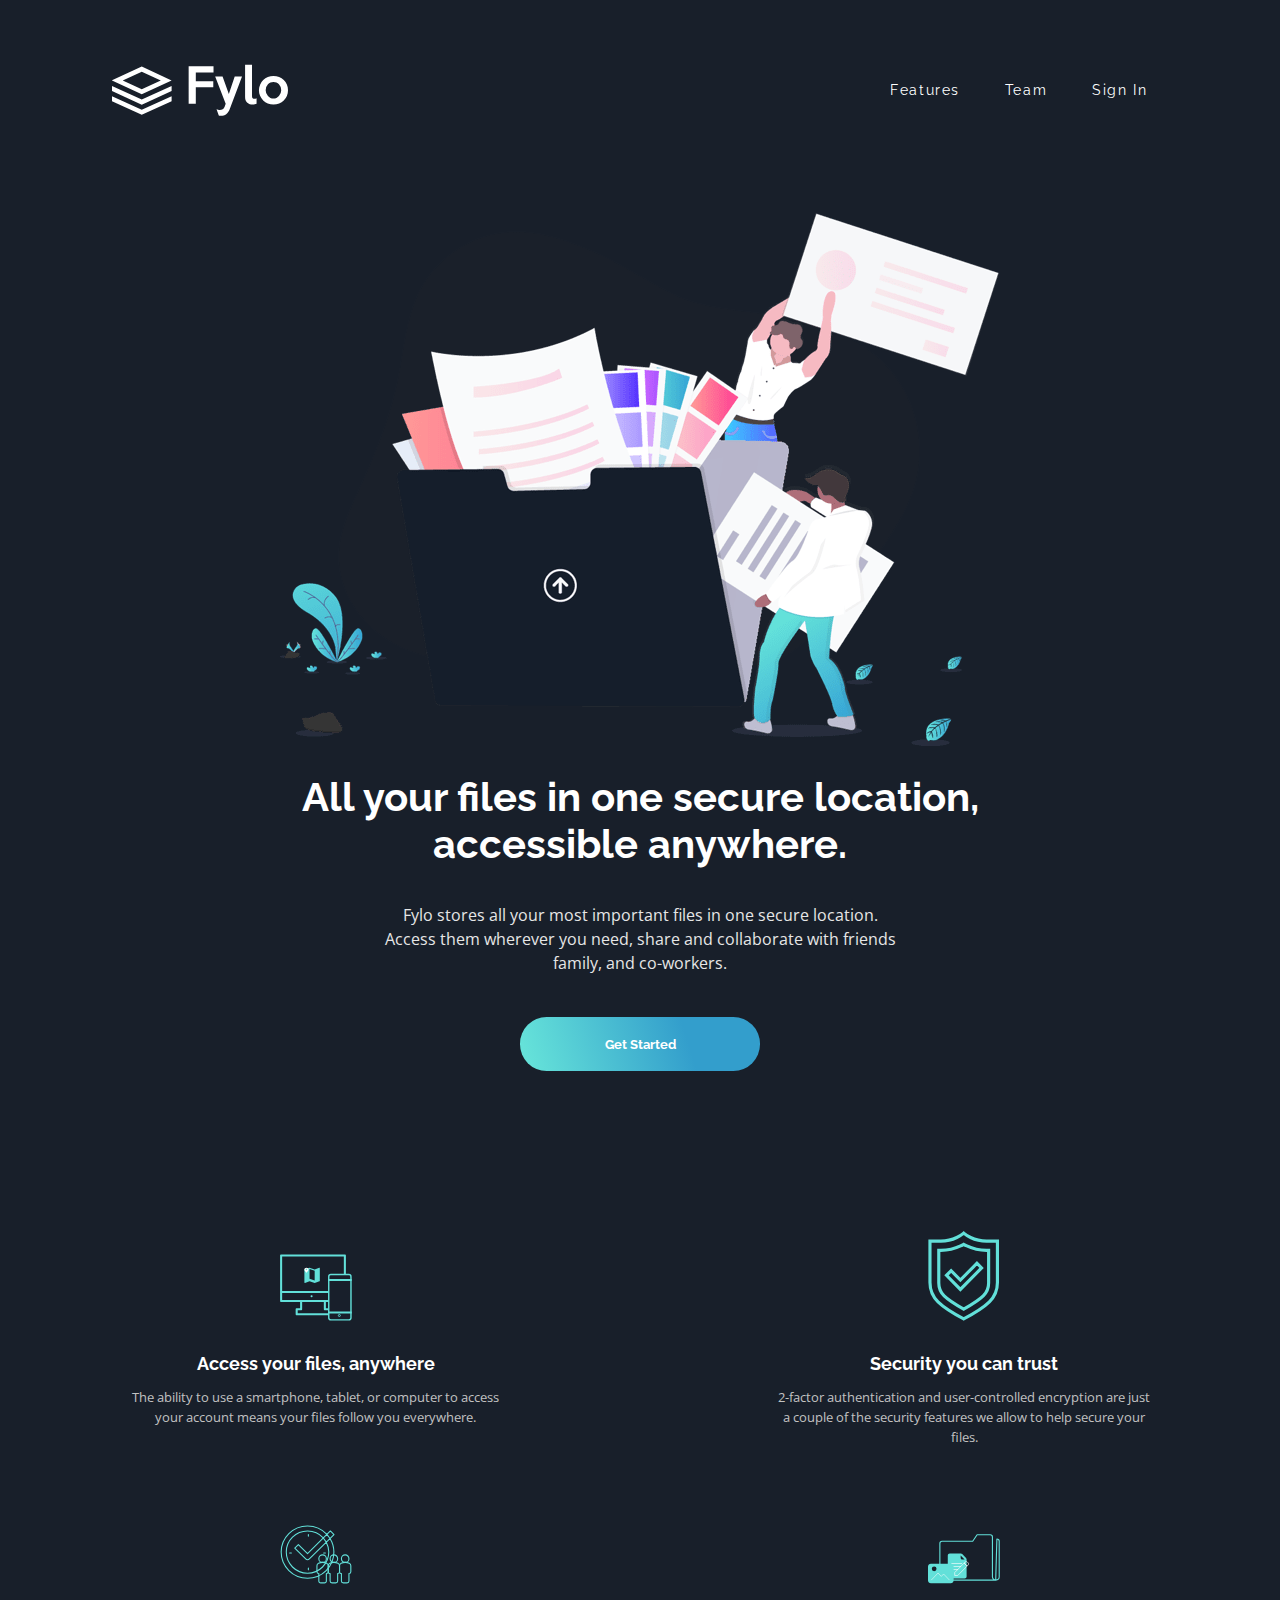
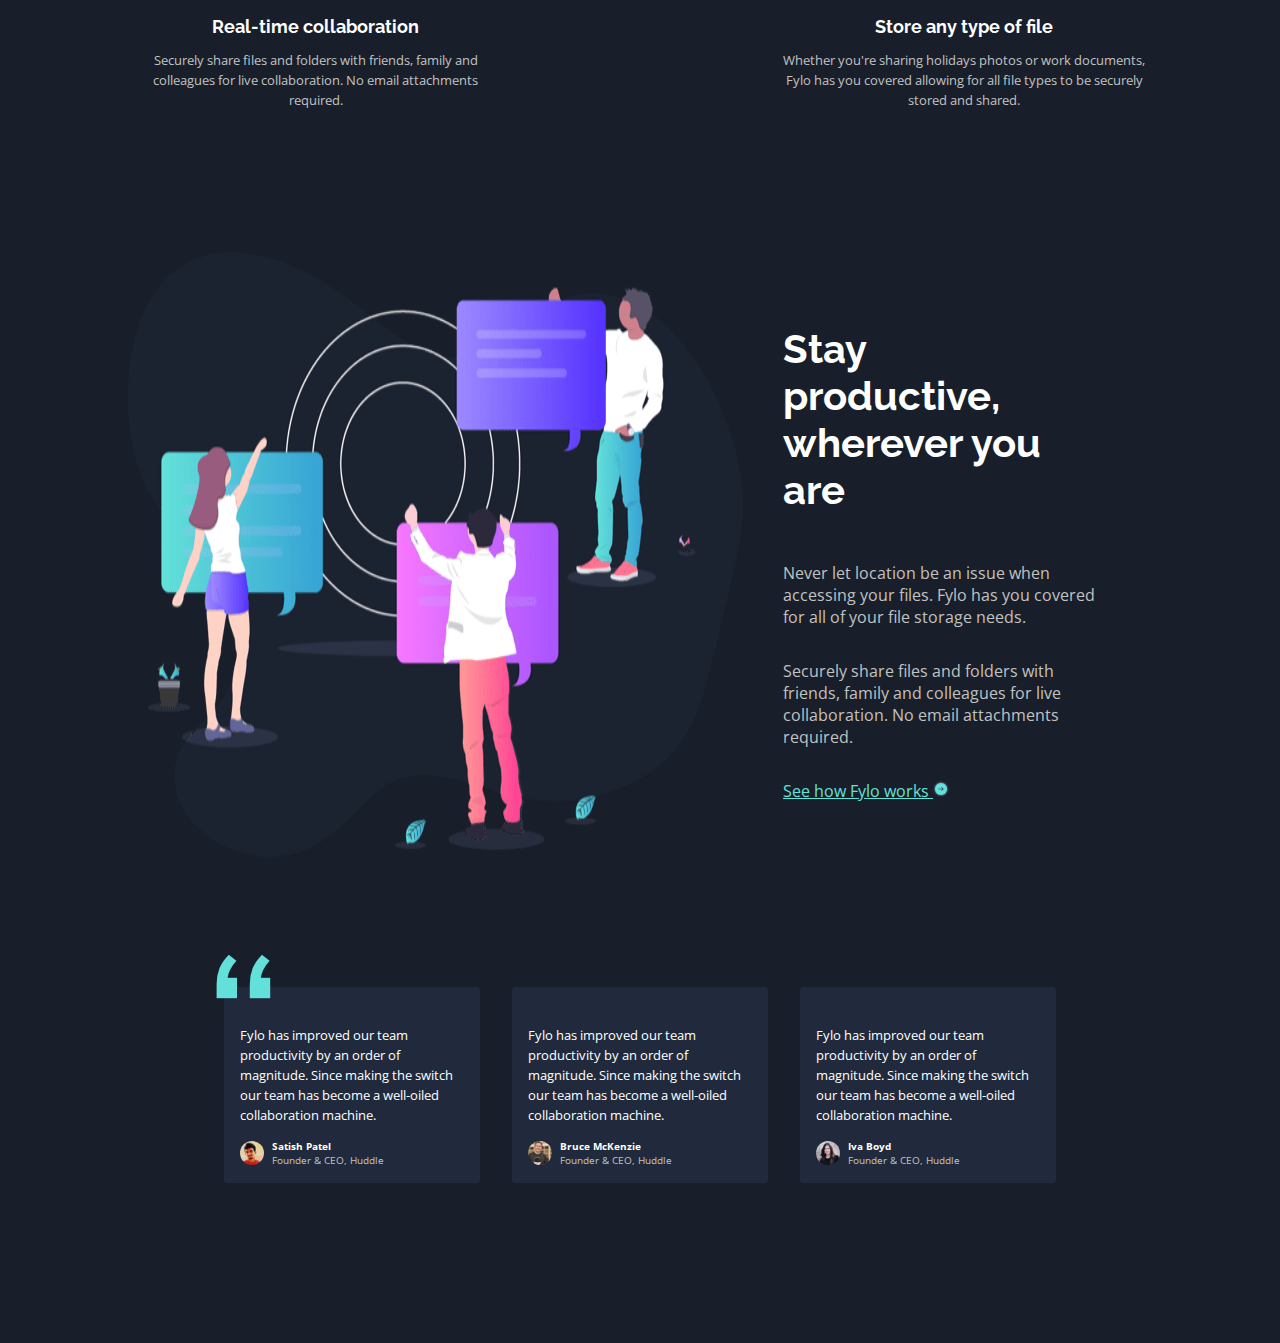
==== index.html @ d29313d8 "improved testimonials" ====
<!DOCTYPE html>
<html lang="en">

<head>
  <meta charset="UTF-8">
  <meta name="viewport" content="width=device-width, initial-scale=1.0">
  <!-- displays site properly based on user's device -->
  <link rel="icon" type="image/png" sizes="32x32" href="./images/favicon-32x32.png">
  <title>Frontend Mentor | Fylo landing page with dark theme and features grid</title>
  <link rel="stylesheet" href="styles.css">
  <link rel="preconnect" href="https://fonts.googleapis.com">
  <link rel="preconnect" href="https://fonts.gstatic.com" crossorigin>
  <link href="https://fonts.googleapis.com/css2?family=Raleway:wght@400;700&display=swap" rel="stylesheet">
  <link rel="preconnect" href="https://fonts.googleapis.com">
  <link rel="preconnect" href="https://fonts.gstatic.com" crossorigin>
  <link href="https://fonts.googleapis.com/css2?family=Open+Sans:wght@400;700&display=swap" rel="stylesheet">
</head>

<body>
  <nav class="TopNavBar">
    <img src="images/logo.svg" alt="logo">
    <div class="Spacer"></div>
    <div>
      <a href="#" class="NavLinks">Features</a>
      <a href="#" class="NavLinks">Team</a>
      <a href="#" class="NavLinks">Sign In</a>
    </div>
  </nav>
  <main class="CentralAlignment ">
    <section class="IntroSection CentralAlignment MainFlow">
      <img src="images/illustration-intro.png" alt="illustration-intro" class="illustrationIntroImg">
      <h1 class="IntroHeading">All your files in one secure location, accessible anywhere.</h1>

      <p class="IntroPara">Fylo stores all your most important files in one secure location. Access them wherever
        you need, share and collaborate with friends family, and co-workers.</p>

      <button class="IntroButton">Get Started</button>
    </section>
    <section class="FeatureSection">
      <div class="FeatureRow">
        <div class="FeatureDiv">
          <img src="images/icon-access-anywhere.svg" alt="icon-access-anywhere" class="FeatureImage">
          <h2 class="FeatureHeader">Access your files, anywhere</h2>
          <p class="FeatureDescription">
            The ability to use a smartphone, tablet, or computer to access your account means your
            files follow you everywhere.
          </p>
        </div>

        <div class="FeatureDiv">
          <img src="images/icon-security.svg" class="FeatureImage">
          <h2 class="FeatureHeader">Security you can trust</h2>
          <p class="FeatureDescription">
            2-factor authentication and user-controlled encryption are just a couple of the security
            features we allow to help secure your files.
          </p>
        </div>
      </div>
      <div class="FeatureRow">
        <div class="FeatureDiv">
          <img src="images/icon-collaboration.svg" class="FeatureImage">
          <h2 class="FeatureHeader">Real-time collaboration</h2>
          <p class="FeatureDescription">
            Securely share files and folders with friends, family and colleagues for live collaboration.
            No email attachments required.
          </p>
        </div>

        <div class="FeatureDiv">
          <img src="images/icon-any-file.svg" class="FeatureImage">
          <h2 class="FeatureHeader">Store any type of file</h2>
          <p class="FeatureDescription">
            Whether you're sharing holidays photos or work documents, Fylo has you covered allowing for all
            file types to be securely stored and shared.
          </p>
        </div>
      </div>
    </section>
    <section class="StayProdSection">
      <img src="images/illustration-stay-productive.png" alt="illustration-stay-productive" class="StayProdPic">
      <div class="StayProdRow">
        <h2 class="StayProdHeader">Stay productive, wherever you are</h2>

        <p class="StayProdText">
          Never let location be an issue when accessing your files. Fylo has you covered for all of your file
          storage needs.
        </p>

        <p class="StayProdText">
          Securely share files and folders with friends, family and colleagues for live collaboration. No email
          attachments required.
        </p>

        <p class="StayProdText" id="SeeHowFyloWorks">
          <a href="#">See how Fylo works <img src="images/icon-arrow.svg"></a>
        </p>
      </div>
    </section>
    <section class="TestimonialsSection">
      <img src="images\bg-quotes.png" class="Quotes">
      <section class="Testimonials">
        <div class="TestimonialCard">
          <p class="TestimonialText">Fylo has improved our team productivity by an order of magnitude. Since making the
            switch our team has
            become a well-oiled collaboration machine.</p>
          <div class="TestimonialAttr">
            <img src="images/profile-1.jpg" alt="profile" class="TestimonialImg">
            <div class="Author">
              <p class="Name">Satish Patel</p>
              <p class="Designation">Founder & CEO, Huddle</p>
            </div>
          </div>
        </div>
        <div class="TestimonialCard">
          <p class="TestimonialText">Fylo has improved our team productivity by an order of magnitude. Since making the
            switch our team has
            become a well-oiled collaboration machine.</p>
          <div class="TestimonialAttr">
            <img src="images/profile-2.jpg" alt="profile" class="TestimonialImg">
            <div class="Author">
              <p class="Name">Bruce McKenzie</p>
              <p class="Designation">Founder & CEO, Huddle</p>
            </div>
          </div>
        </div>
        <div class="TestimonialCard">
          <p class="TestimonialText">Fylo has improved our team productivity by an order of magnitude. Since making the
            switch our team has
            become a well-oiled collaboration machine.</p>
          <div class="TestimonialAttr">
            <img src="images/profile-3.jpg" alt="profile" class="TestimonialImg">
            <div class="Author">
              <p class="Name">Iva Boyd</p>
              <p class="Designation">Founder & CEO, Huddle</p>
            </div>
          </div>
        </div>
      </section>
    </section>
  </main>
  <!--
  <section>
    <h2>Get early access today</h2>

    <p>It only takes a minute to sign up and our free starter tier is extremely generous. If you have any
      questions, our support team would be happy to help you.</p>

    <button>Get Started For Free</button>
  </section>

  <footer>
    <div><img src="images/logo.svg" alt="logo">
      <img src="images/icon-location.svg">
      <p>Lorem ipsum dolor sit amet, consectetur adipiscing elit, sed do eiusmod tempor incididunt ut labore et
        dolore magna aliqua
      </p>
    </div>
    <div>
      <img src="images/icon-phone.svg">
      <p>+1-543-123-4567</p>
      <img src="images/icon-email.svg">
      <p>example@fylo.com</p>
    </div>
    <div>
      <p>About Us</p>
      <p>Jobs</p>
      <p>Press</p>
      <p>Blog</p>
    </div>

    <div>
      <p>Contact Us</p>
      <p>Terms</p>
      <p>Privacy</p>
    </div>
    <div>
      <img src="images/facebook-white-icon.png">
      <img src="images/twitter-icon-white.png">
      <img src="images/instagram-icon-white.png">
    </div>
  </footer>-->

  <!-- <footer>
    <p class="attribution">
      Challenge by <a href="https://www.frontendmentor.io?ref=challenge" target="_blank">Frontend Mentor</a>.
      Coded by <a href="https://github.com/rohan843" target="_blank">Rohan Sharma</a>.
    </p>
  </footer> -->
</body>

</html>
---- styles.css ----
.attribution {
    font-size : 11px;
    text-align: center;
}

.attribution a {
    color: hsl(227, 39%, 47%);
}

body {
    /* background-color: hsl(217, 28%, 15%); */
    background-color: hsl(218, 28%, 13%);
    margin          : 0;
}

.Spacer {
    flex-grow: 1;
}

.TopNavBar {
    margin       : 2rem 7rem;
    padding-top  : 2rem;
    display      : flex;
    align-items  : center;
    margin-bottom: 6rem;
}

.NavLinks {
    font-family    : 'Raleway', sans-serif;
    color          : hsl(0, 0%, 100%);
    font-weight    : 400;
    font-size      : 0.85rem;
    letter-spacing : 0.12em;
    margin-left    : 1.5em;
    margin-right   : 1.5em;
    text-decoration: none;
}

/* .NavLinks:hover{
    text-decoration: solid white underline;
    transform: translateY(0.25em);
    box-shadow: 0 0.5em 0.5em -0.4em #ffffff;
} */

.MainFlow {
    padding-left : 20rem;
    padding-right: 20rem;
}

.CentralAlignment {
    display       : flex;
    flex-direction: column;
    align-items   : center;
}

/* FIXME: Correct the background curved svg */
.IntroSection {
    /* background: URl("images\\bg-curvy-desktop.svg");
    background-repeat: no-repeat;
    background-position-x: center; */
    margin-bottom: 5em;
}

.IllustrationIntroImg {
    height: 27rem;
}

.IntroHeading {
    color        : hsl(0, 0%, 100%);
    font-family  : "raleway";
    font-weight  : 700;
    font-size    : 2.5rem;
    text-align   : center;
    margin-bottom: 0.5em;
}

.IntroPara {
    color      : hsl(0, 0%, 90%);
    font-family: 'Open Sans', sans-serif;
    font-weight: 400;
    text-align : center;
    width      : 32em;
    line-height: 1.5em;
}

.IntroButton {
    /* background-color: hsl(176, 68%, 64%); */
    background   : rgb(51, 158, 204);
    background   : linear-gradient(253deg, rgba(51, 158, 204, 1) 31%, rgba(101, 226, 217, 1) 96%);
    border       : none;
    font-family  : Raleway, sans-serif;
    font-weight  : 700;
    color        : hsl(0, 0%, 100%);
    /* font-size : ; */
    border-radius: 2em;
    width        : 18em;
    height       : 4em;
    margin-top   : 2em;
    cursor       : pointer;
}

.FeatureSection {
    display       : flex;
    flex-direction: column;
    margin-top    : 5em;
    margin-bottom : 2em;
}

.FeatureRow {
    display        : flex;
    align-items    : baseline;
    justify-content: space-between;
}

.FeatureDiv {
    display       : flex;
    flex-direction: column;
    align-items   : center;
    color         : hsl(0, 0%, 100%);
    text-align    : center;
    margin-left   : 8.5em;
    margin-right  : 8.5em;
}

.FeatureDiv:nth-of-type(1) {
    margin-bottom: 4em;
}

.FeatureDiv:nth-of-type(2) {
    margin-bottom: 4em;
}

.FeatureHeader {
    font-family  : Raleway, sans-serif;
    font-size    : 1.15rem;
    font-weight  : 700;
    margin-top   : 1.7em;
    margin-bottom: 0em;
}

.FeatureDescription {
    font-family: "Open Sans", sans-serif;
    font-size  : 0.84rem;
    line-height: 1.5;
    width      : 28em;
    color      : hsl(0, 0%, 76%);
}

.FeatureImage {
    width: 4.5em;
}

.StayProdSection {
    display: flex;
    width  : 80%;
    margin : 2em auto;
}

.StayProdRow {
    display        : flex;
    flex-direction : column;
    justify-content: center;
    margin         : 2.5em;
}

.StayProdHeader {
    color      : hsl(0, 0%, 100%);
    font-family: "Raleway", sans-serif;
    font-size  : 2.5em;
    width      : 80%;
}

.StayProdText {
    color      : hsl(0, 0%, 76%);
    font-family: "Open Sans", sans-serif;
}

#SeeHowFyloWorks a,
#SeeHowFyloWorks a:link,
#SeeHowFyloWorks a:visited {
    color: hsl(176, 68%, 64%);
}

.StayProdImg {
    /* width: 50%; */
    /* flex-grow: 1; */
}

.TestimonialsSection {
    /* display: flex; */
}

.Quotes {
    position: relative;
    top     : 4em;
    left    : 13.5em;
}

.Testimonials {
    display      : flex;
    margin-top   : 3em;
    margin-bottom: 10em;
    margin-left  : 13rem;
    margin-right : 13rem;
}

.TestimonialText {
    color      : hsl(0, 0%, 100%);
    font-family: "Open Sans", sans-serif;
    font-size  : 0.84rem;
    line-height: 1.5;
}

.TestimonialCard {
    display         : flex;
    flex-direction  : column;
    padding-top     : 1.5em;
    padding-left    : 1em;
    padding-right   : 1em;
    padding-bottom  : 1em;
    background-color: hsl(219, 30%, 18%);
    border-radius   : 0.2em;
    margin          : auto 1em;
    width           : 35%;
}

.TestimonialAttr {
    display    : flex;
    align-items: center;
}

.TestimonialImg {
    width        : 1.5em;
    height       : 1.5em;
    border-radius: 100%;
}

.Author {
    display       : flex;
    flex-direction: column;
    color         : hsl(0, 0%, 100%);
    font-family   : "Open Sans", sans-serif;
    padding-left  : 0.5rem;
}

.Author .Name {
    font-weight: 700;
    font-size  : 0.65em;
}

.Author .Designation {
    color    : hsl(0, 0%, 76%);
    font-size: 0.65em;
}

.Author .Name,
.Author .Designation {
    margin-top   : 0;
    margin-bottom: 0;
}
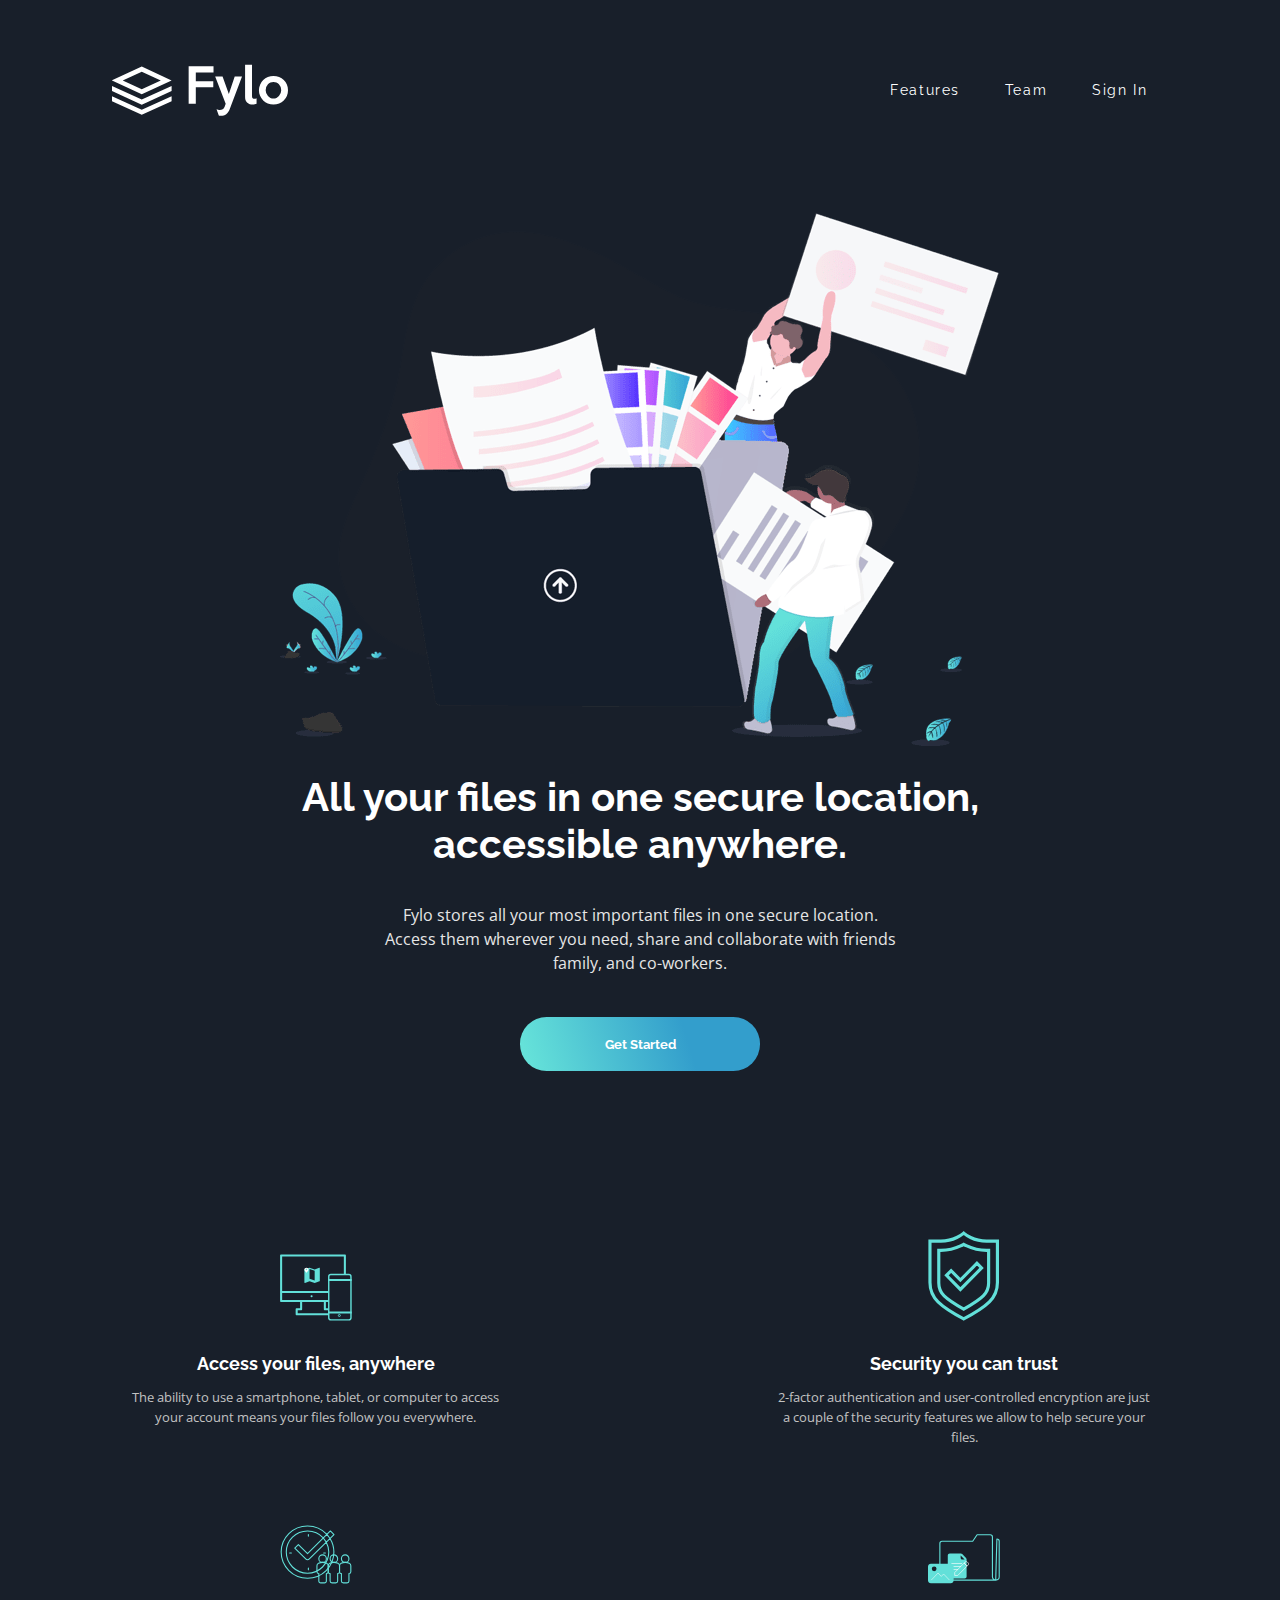
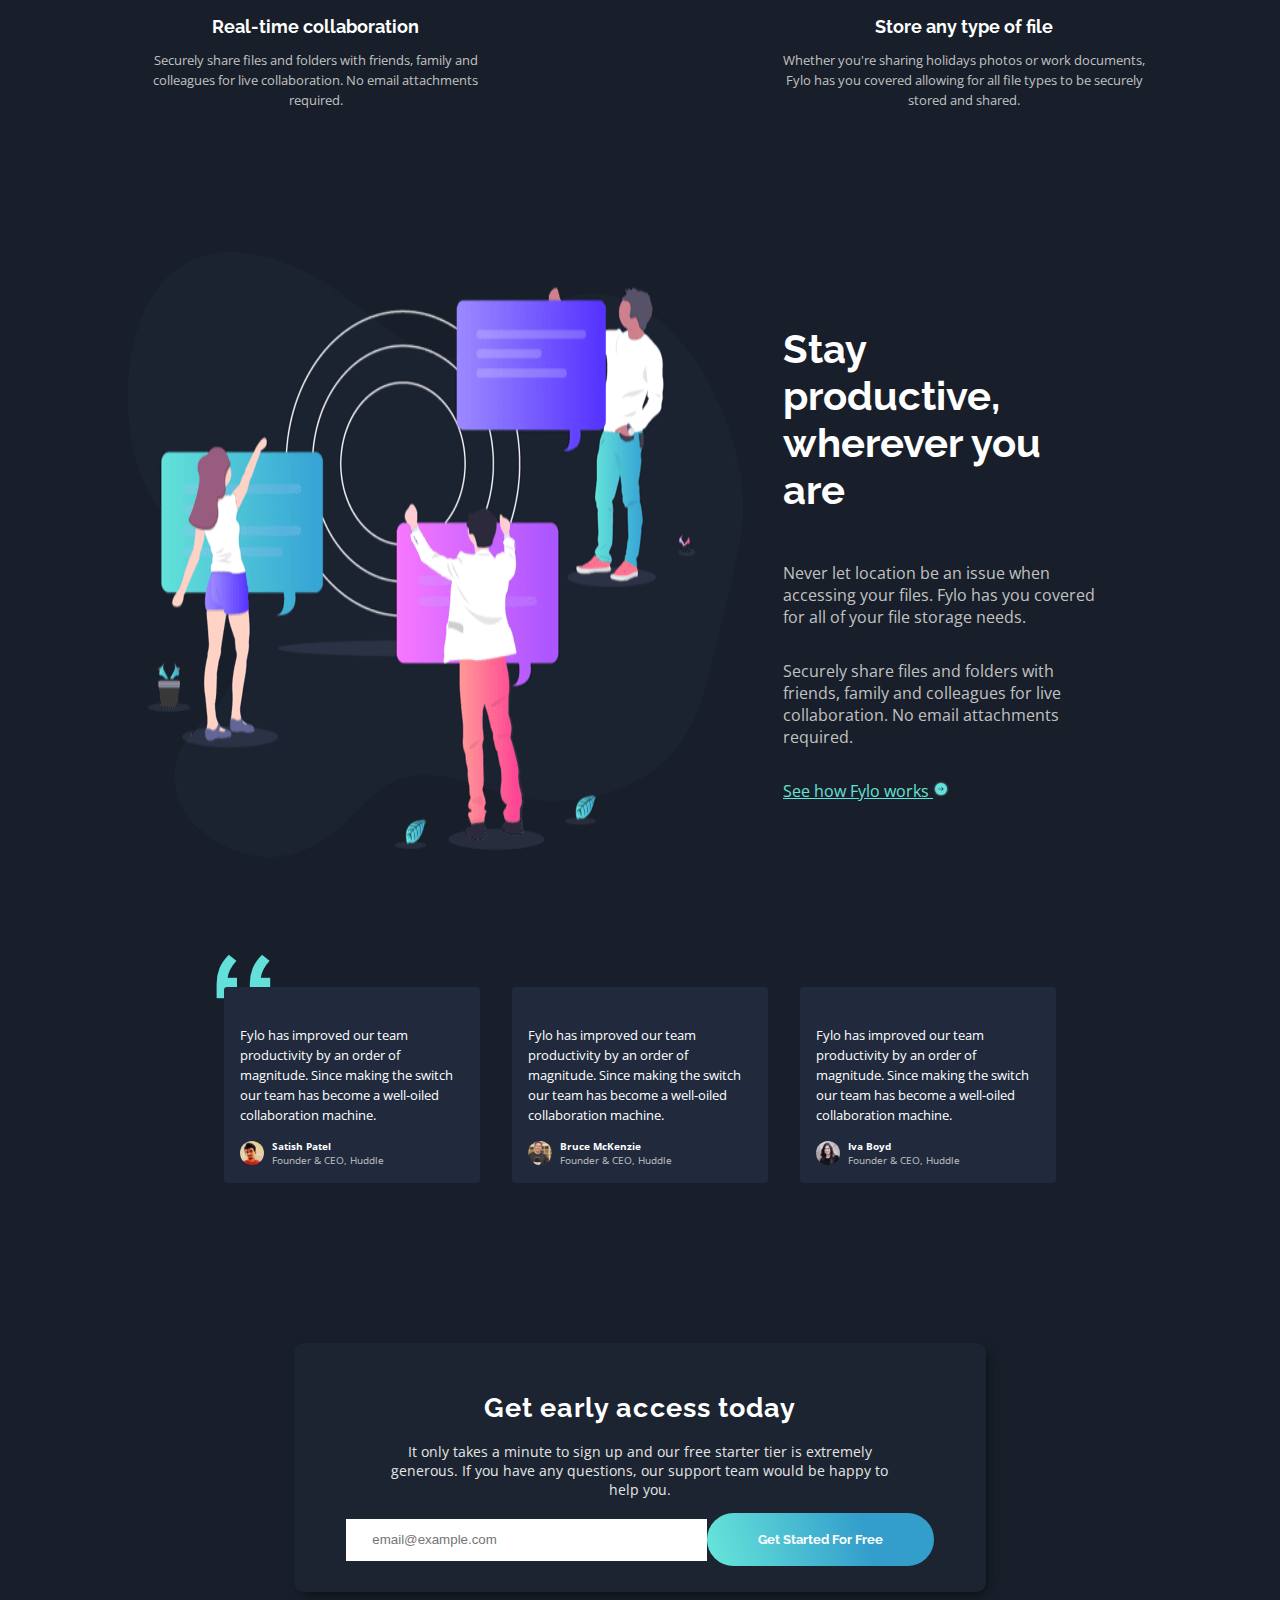
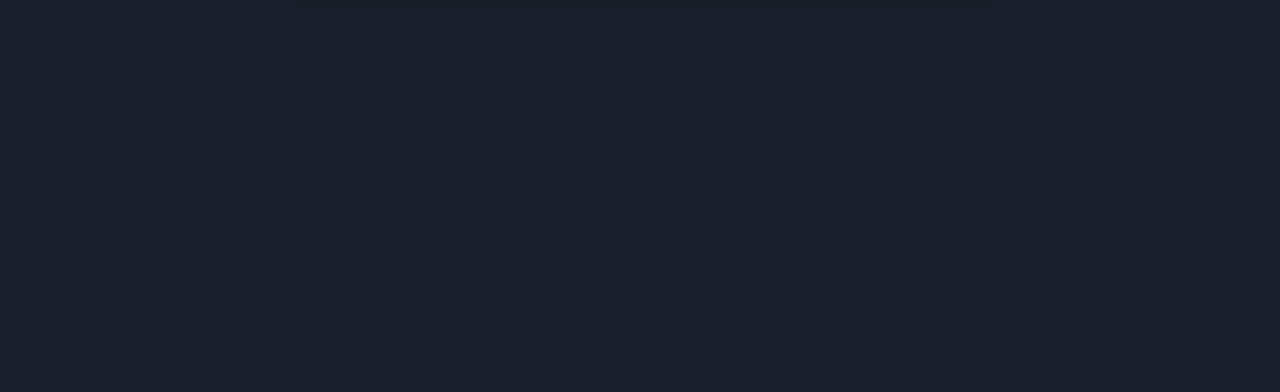
==== commit f5b977d1: "added early access card" ====
--- a/index.html
+++ b/index.html
@@ -137,17 +137,19 @@
         </div>
       </section>
     </section>
+    <section class="EarlyAccessCard">
+      <h2 class="EarlyAccessHeader">Get early access today</h2>
+
+      <p class="EarlyAccessText">It only takes a minute to sign up and our free starter tier is extremely generous. If you have any
+        questions, our support team would be happy to help you.</p>
+      <form action="#" class="EarlyAccessForm">
+        <input type="email" name="UserEmail" class="EarlyAccessEmailInput" placeholder="email@example.com">
+        <button class="IntroButton EarlyAccessButton">Get Started For Free</button>
+      </form>
+    </section>
   </main>
   <!--
-  <section>
-    <h2>Get early access today</h2>
-
-    <p>It only takes a minute to sign up and our free starter tier is extremely generous. If you have any
-      questions, our support team would be happy to help you.</p>
-
-    <button>Get Started For Free</button>
-  </section>
-
+    
   <footer>
     <div><img src="images/logo.svg" alt="logo">
       <img src="images/icon-location.svg">
--- a/styles.css
+++ b/styles.css
@@ -222,6 +222,7 @@
     border-radius   : 0.2em;
     margin          : auto 1em;
     width           : 35%;
+    z-index         : 1;
 }
 
 .TestimonialAttr {
@@ -257,4 +258,54 @@
 .Author .Designation {
     margin-top   : 0;
     margin-bottom: 0;
+}
+
+.EarlyAccessCard {
+    box-shadow           : 4px 5px 14px -5px rgba(0, 0, 0, 0.74);
+    -webkit-box-shadow   : 4px 5px 14px -5px rgba(0, 0, 0, 0.74);
+    -moz-box-shadow      : 4px 5px 14px -5px rgba(0, 0, 0, 0.74);
+    /* text-align        : center; */
+    border-radius        : 0.6em;
+    display              : flex;
+    flex-direction       : column;
+    align-items          : center;
+    background-color     : hsl(217, 28%, 15%);
+    width                : 46%;
+    margin-bottom        : 400px;
+    padding              : 2% 4%;
+}
+
+.EarlyAccessHeader {
+    font-family   : Raleway, sans-serif;
+    color         : hsl(0, 0%, 100%);
+    letter-spacing: 0.04em;
+    font-size     : 1.7rem;
+    margin-bottom : 0.2em;
+}
+
+.EarlyAccessText {
+    color      : hsl(0, 0%, 90%);
+    font-family: "Open Sans", sans-serif;
+    text-align : center;
+    width      : 90%;
+    font-size  : 0.85rem;
+}
+
+.EarlyAccessForm {
+    display        : flex;
+    width          : 100%;
+    justify-content: space-between;
+    align-items    : baseline;
+}
+
+.EarlyAccessEmailInput {
+    background-color   : hsl(0, 0%, 100%);
+    width              : 60%;
+    border             : none;
+    padding            : 1em 0 1em 2em;
+    /* border-radius   : 10%; */
+}
+
+.EarlyAccessButton {
+    margin-top: 0;
 }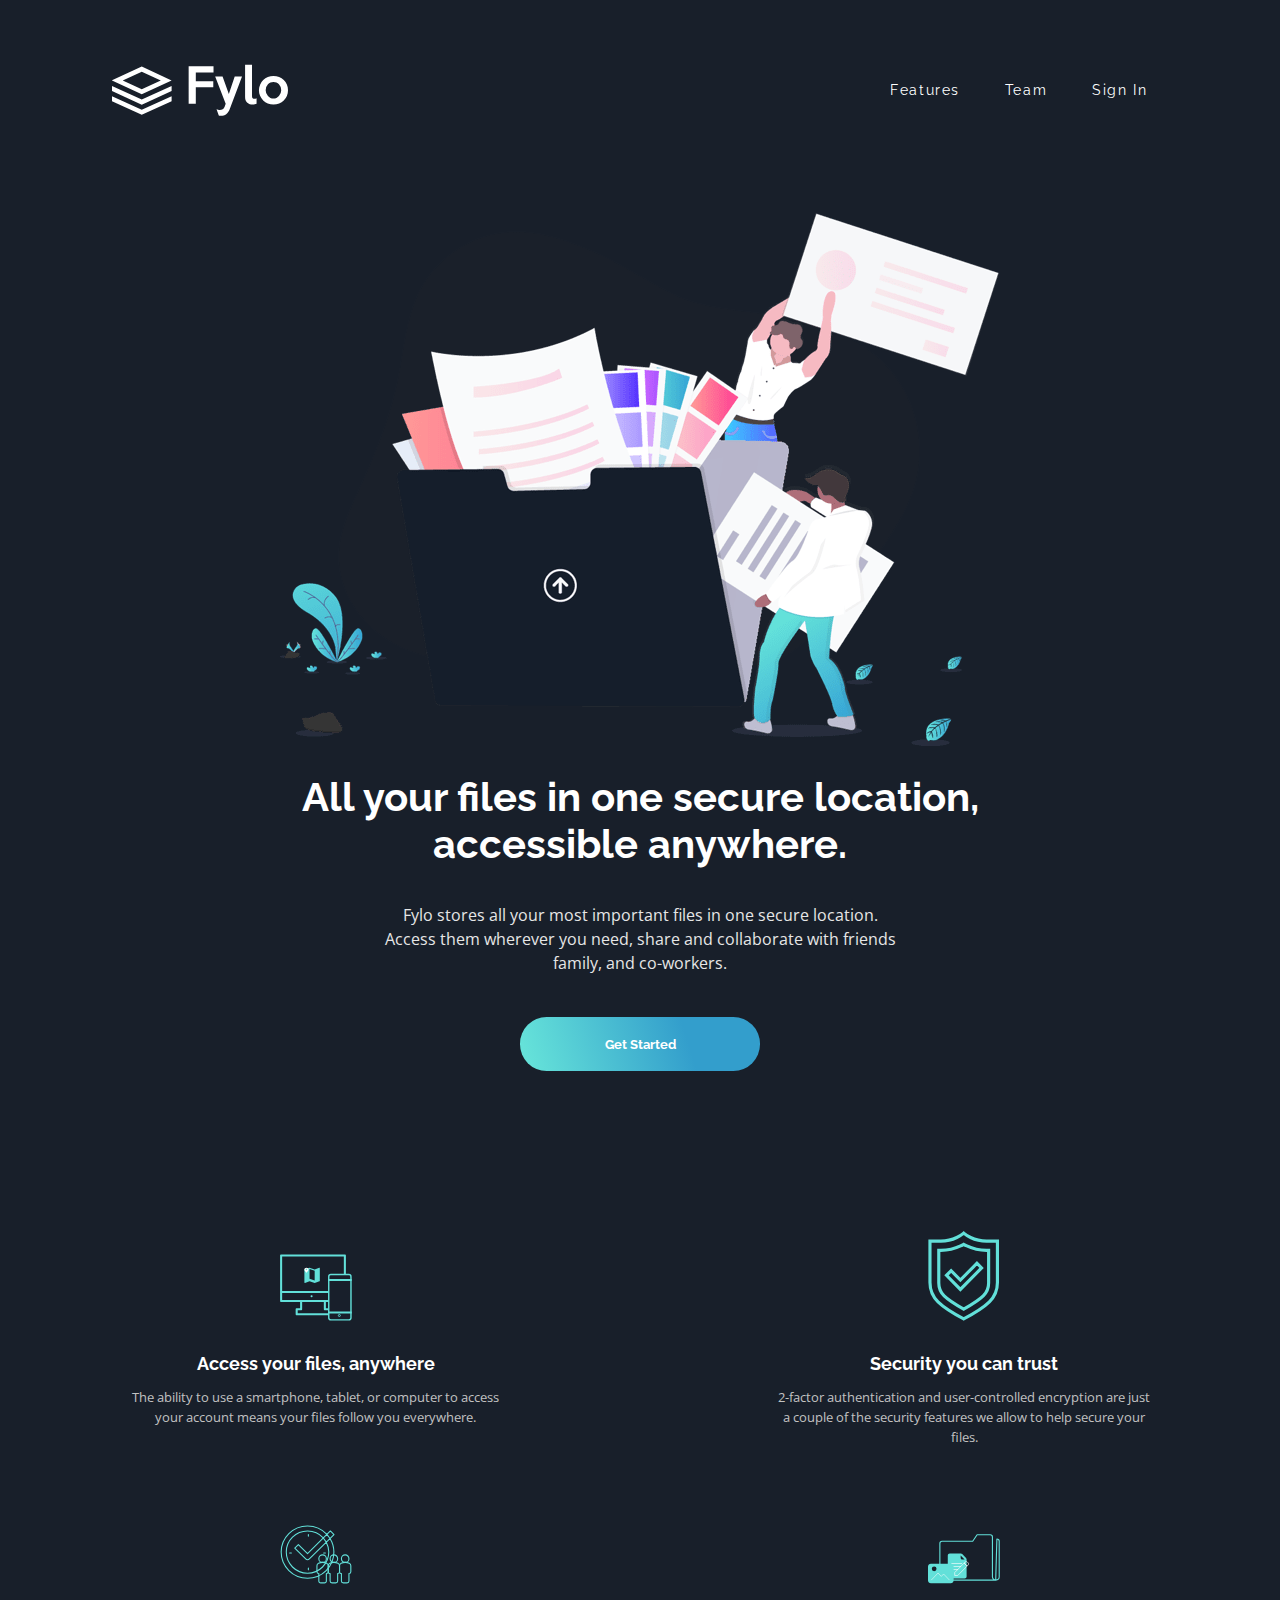
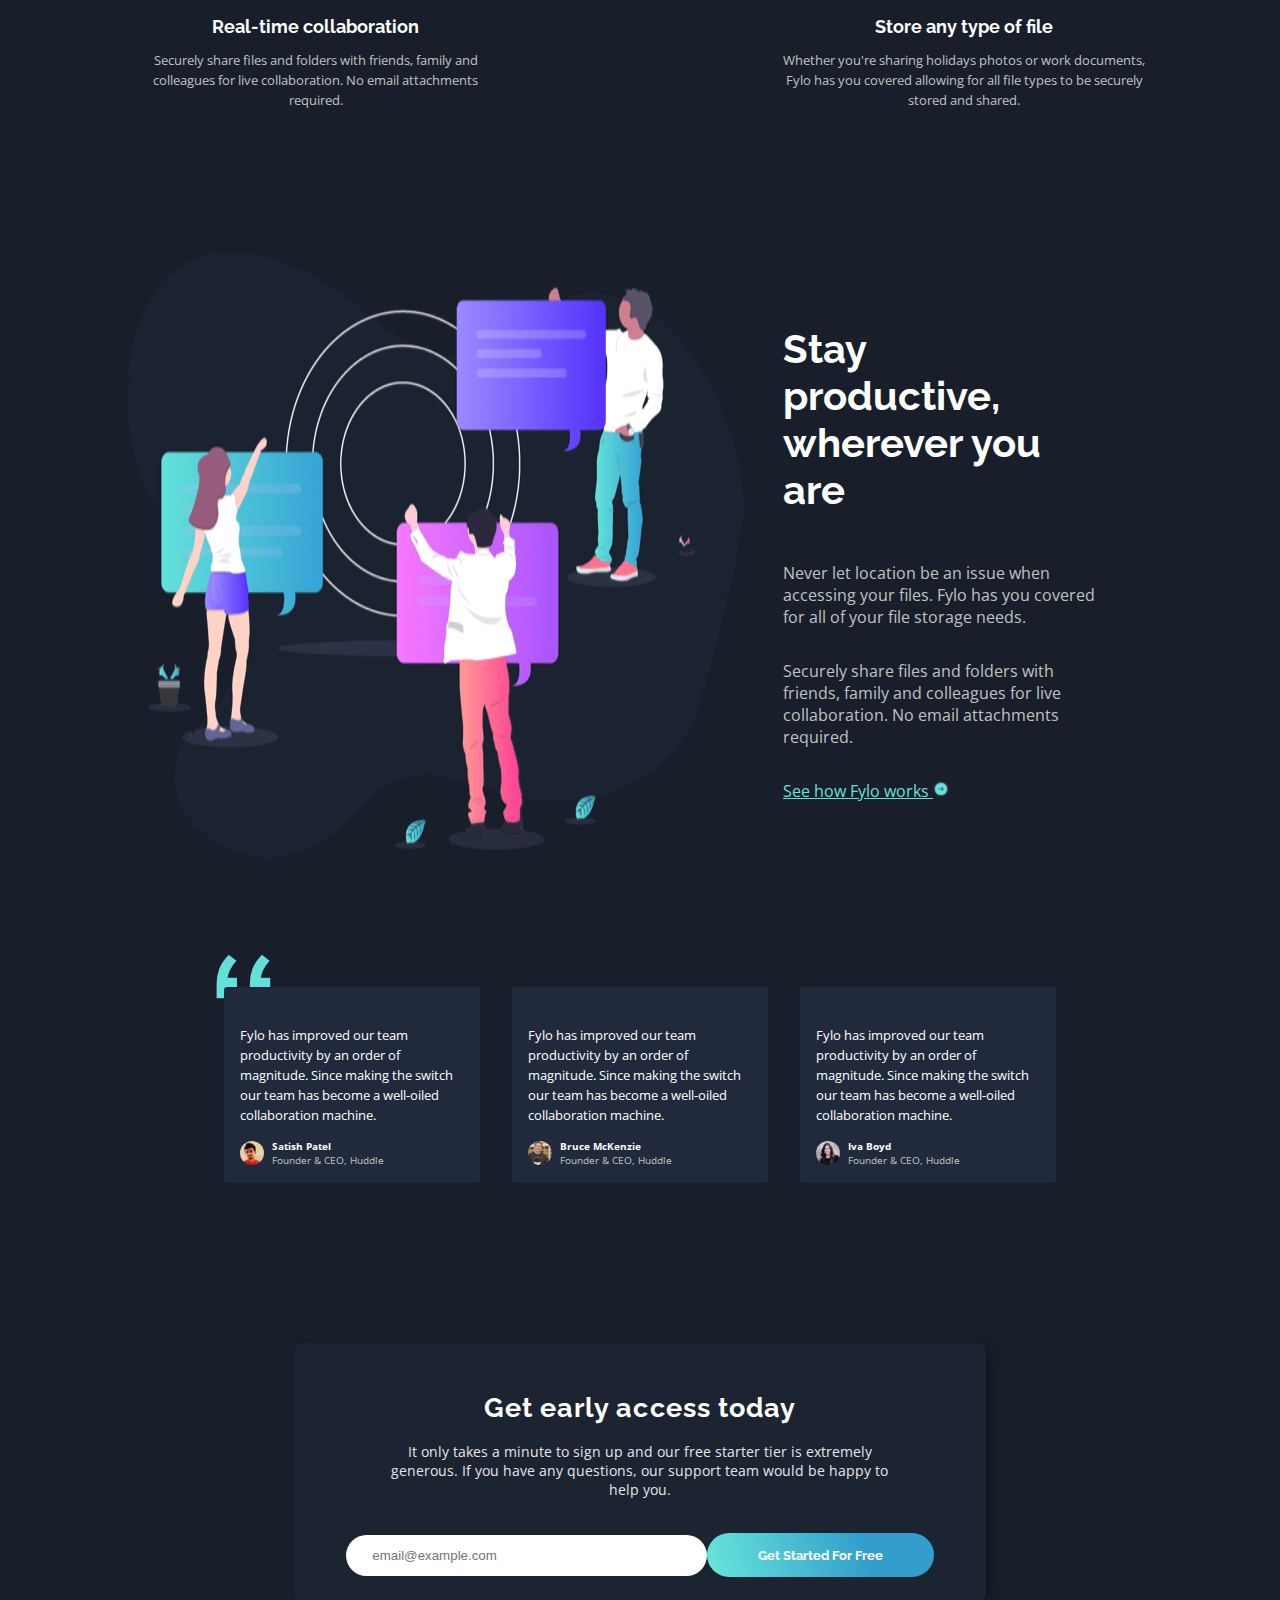
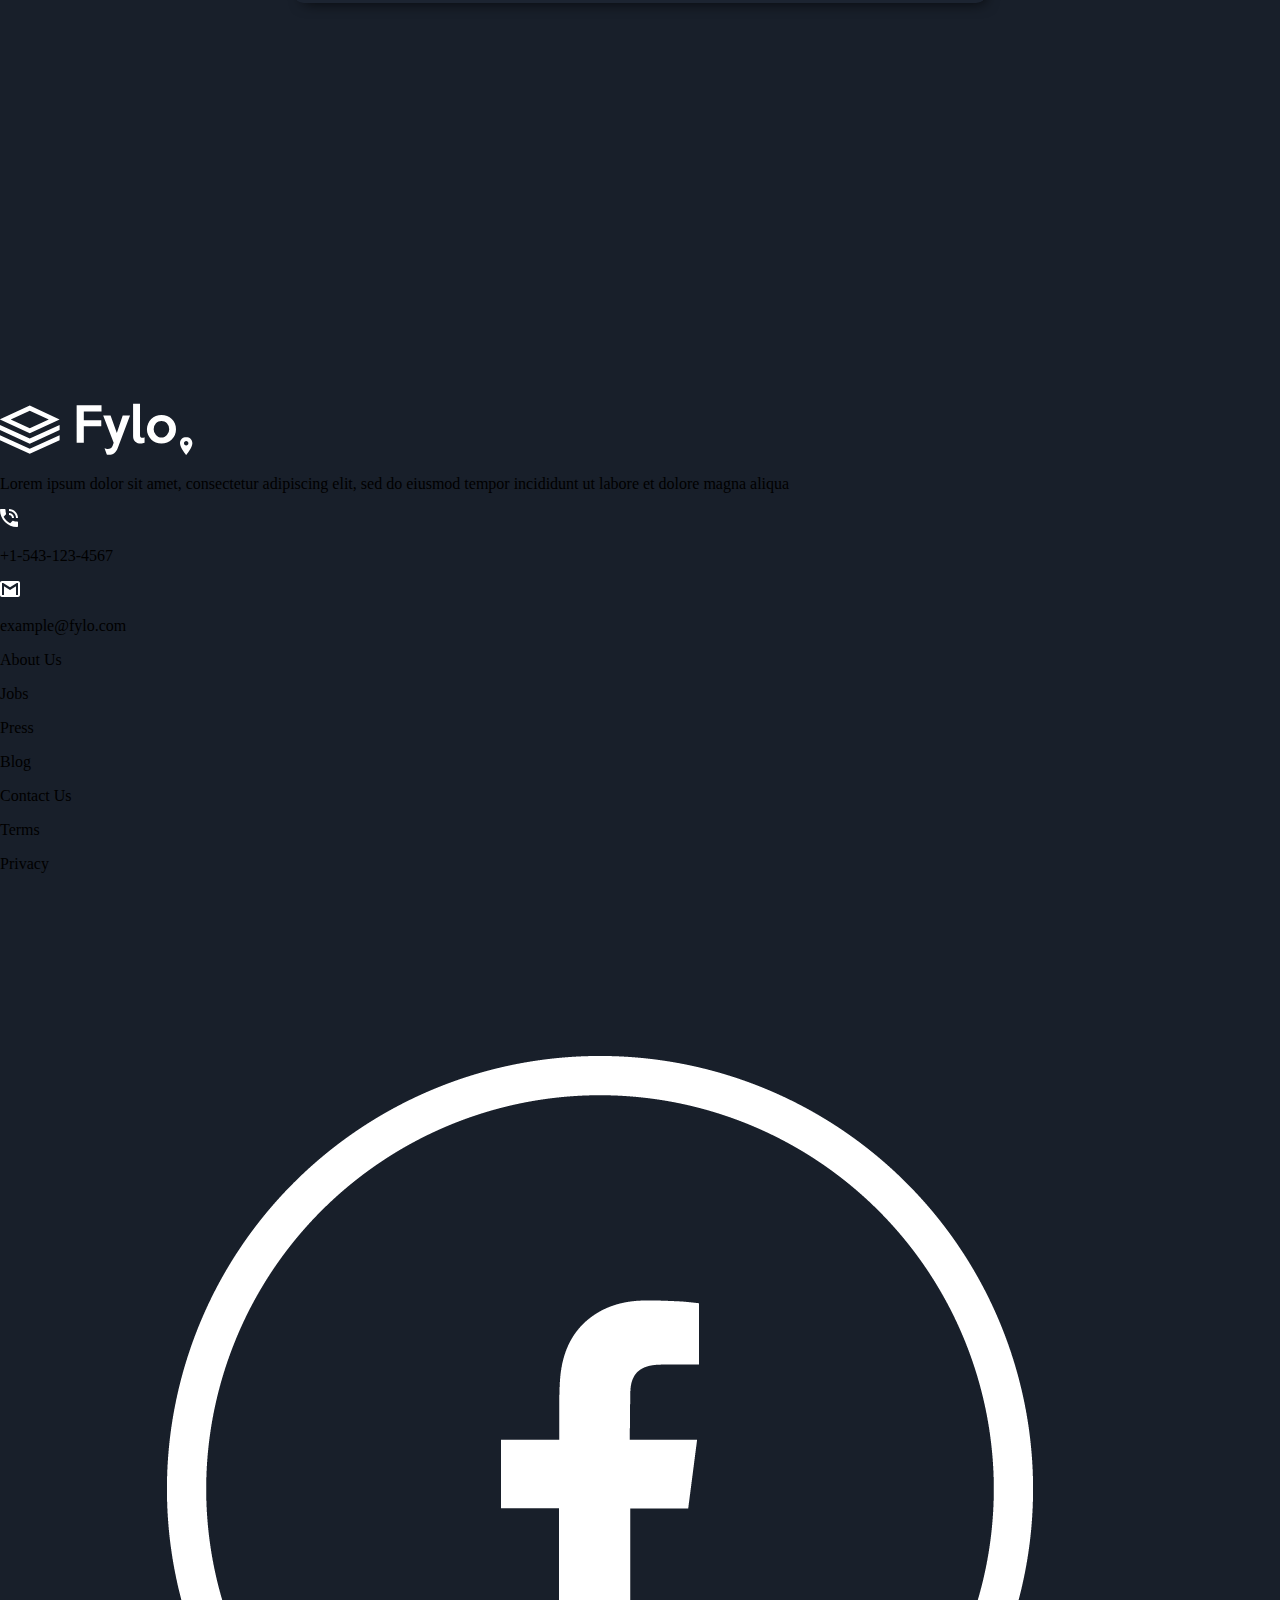
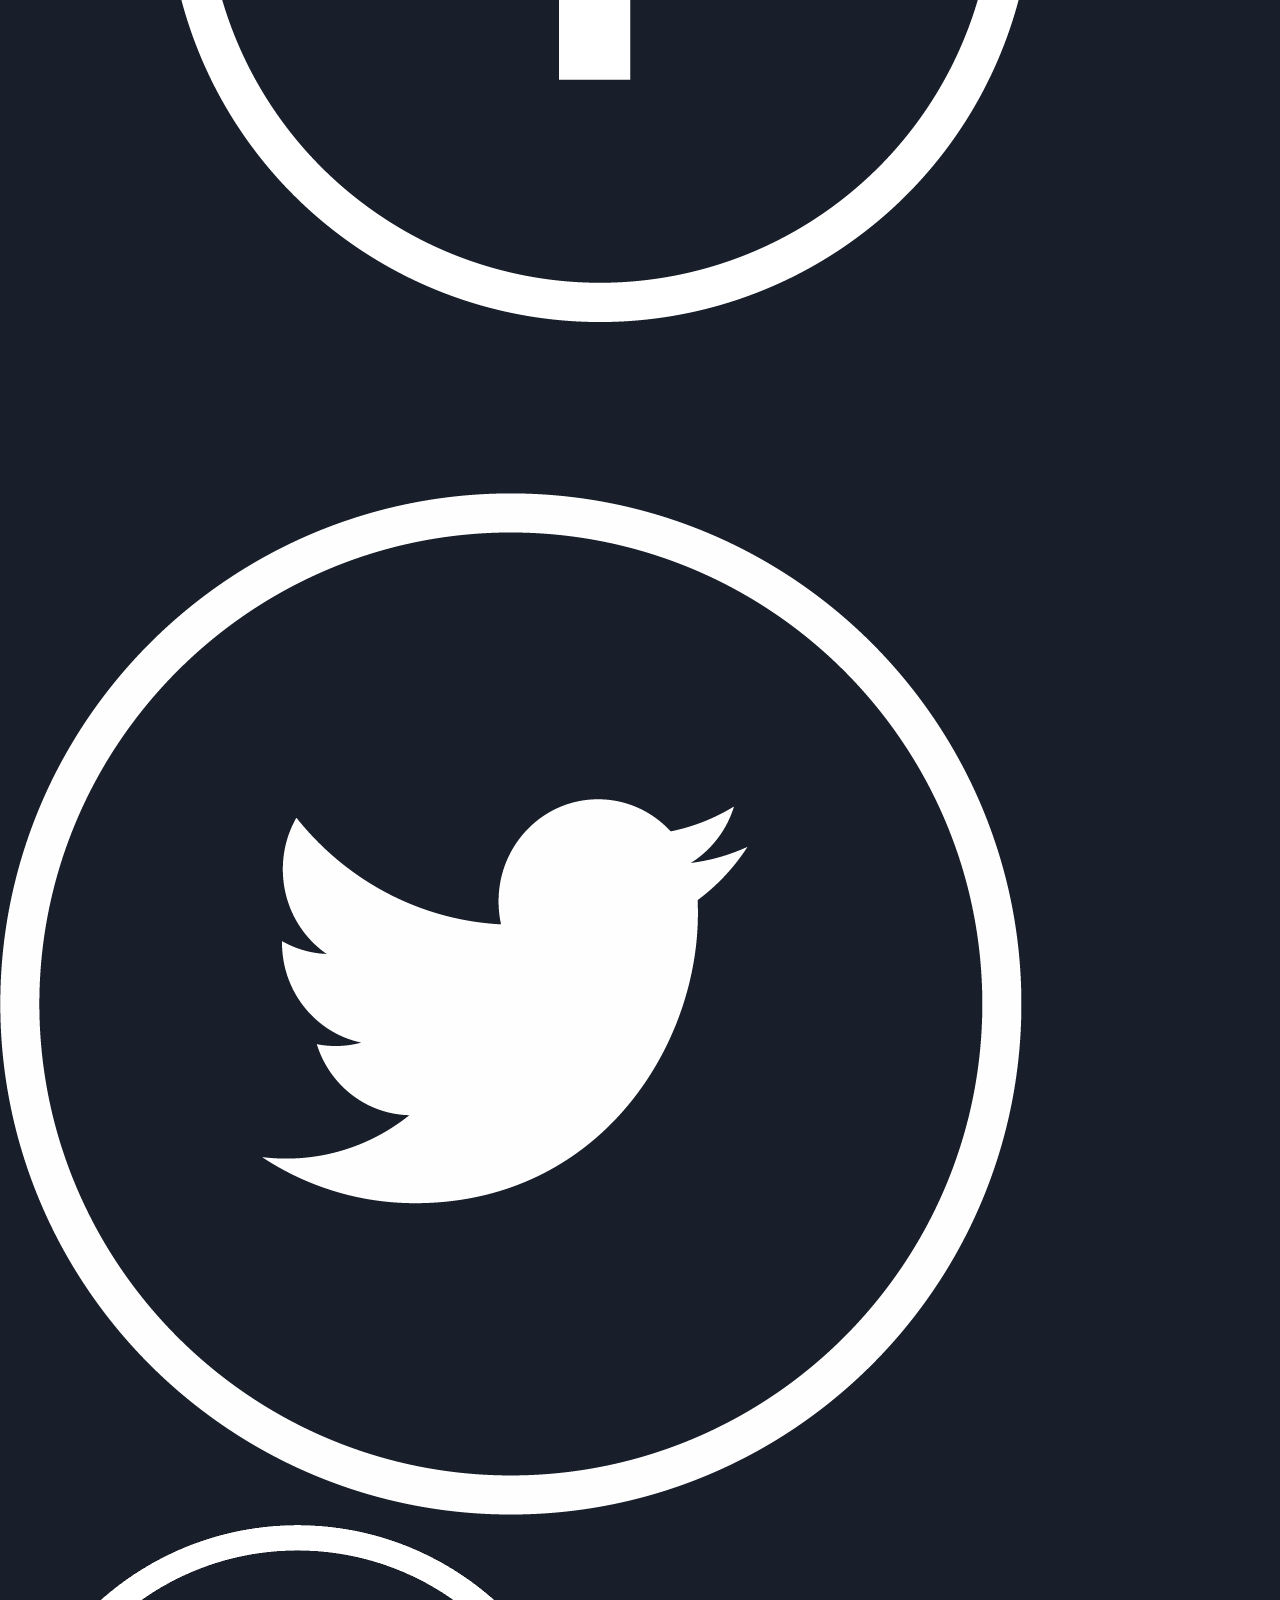
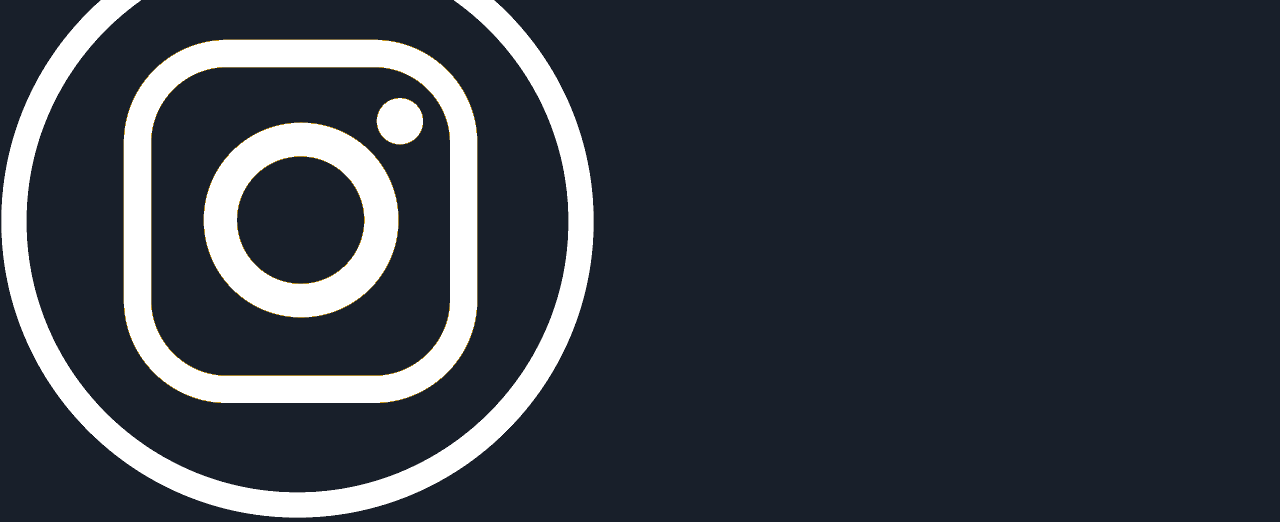
==== commit 0eb81ffe: "completed EarlyAccessCard" ====
--- a/index.html
+++ b/index.html
@@ -140,7 +140,8 @@
     <section class="EarlyAccessCard">
       <h2 class="EarlyAccessHeader">Get early access today</h2>
 
-      <p class="EarlyAccessText">It only takes a minute to sign up and our free starter tier is extremely generous. If you have any
+      <p class="EarlyAccessText">It only takes a minute to sign up and our free starter tier is extremely generous. If
+        you have any
         questions, our support team would be happy to help you.</p>
       <form action="#" class="EarlyAccessForm">
         <input type="email" name="UserEmail" class="EarlyAccessEmailInput" placeholder="email@example.com">
@@ -148,8 +149,6 @@
       </form>
     </section>
   </main>
-  <!--
-    
   <footer>
     <div><img src="images/logo.svg" alt="logo">
       <img src="images/icon-location.svg">
@@ -180,7 +179,7 @@
       <img src="images/twitter-icon-white.png">
       <img src="images/instagram-icon-white.png">
     </div>
-  </footer>-->
+  </footer>
 
   <!-- <footer>
     <p class="attribution">
--- a/styles.css
+++ b/styles.css
@@ -273,6 +273,7 @@
     width                : 46%;
     margin-bottom        : 400px;
     padding              : 2% 4%;
+    z-index: 1;
 }
 
 .EarlyAccessHeader {
@@ -289,6 +290,7 @@
     text-align : center;
     width      : 90%;
     font-size  : 0.85rem;
+    margin-bottom: 2.5em;
 }
 
 .EarlyAccessForm {
@@ -299,13 +301,15 @@
 }
 
 .EarlyAccessEmailInput {
-    background-color   : hsl(0, 0%, 100%);
-    width              : 60%;
-    border             : none;
-    padding            : 1em 0 1em 2em;
-    /* border-radius   : 10%; */
+    background-color: hsl(0, 0%, 100%);
+    width           : 60%;
+    border          : none;
+    padding         : 1em 0 1em 2em;
+    border-radius   : 2em;
 }
 
 .EarlyAccessButton {
-    margin-top: 0;
-}+    margin-top   : 0;
+    height       : 3.3em;
+}
+
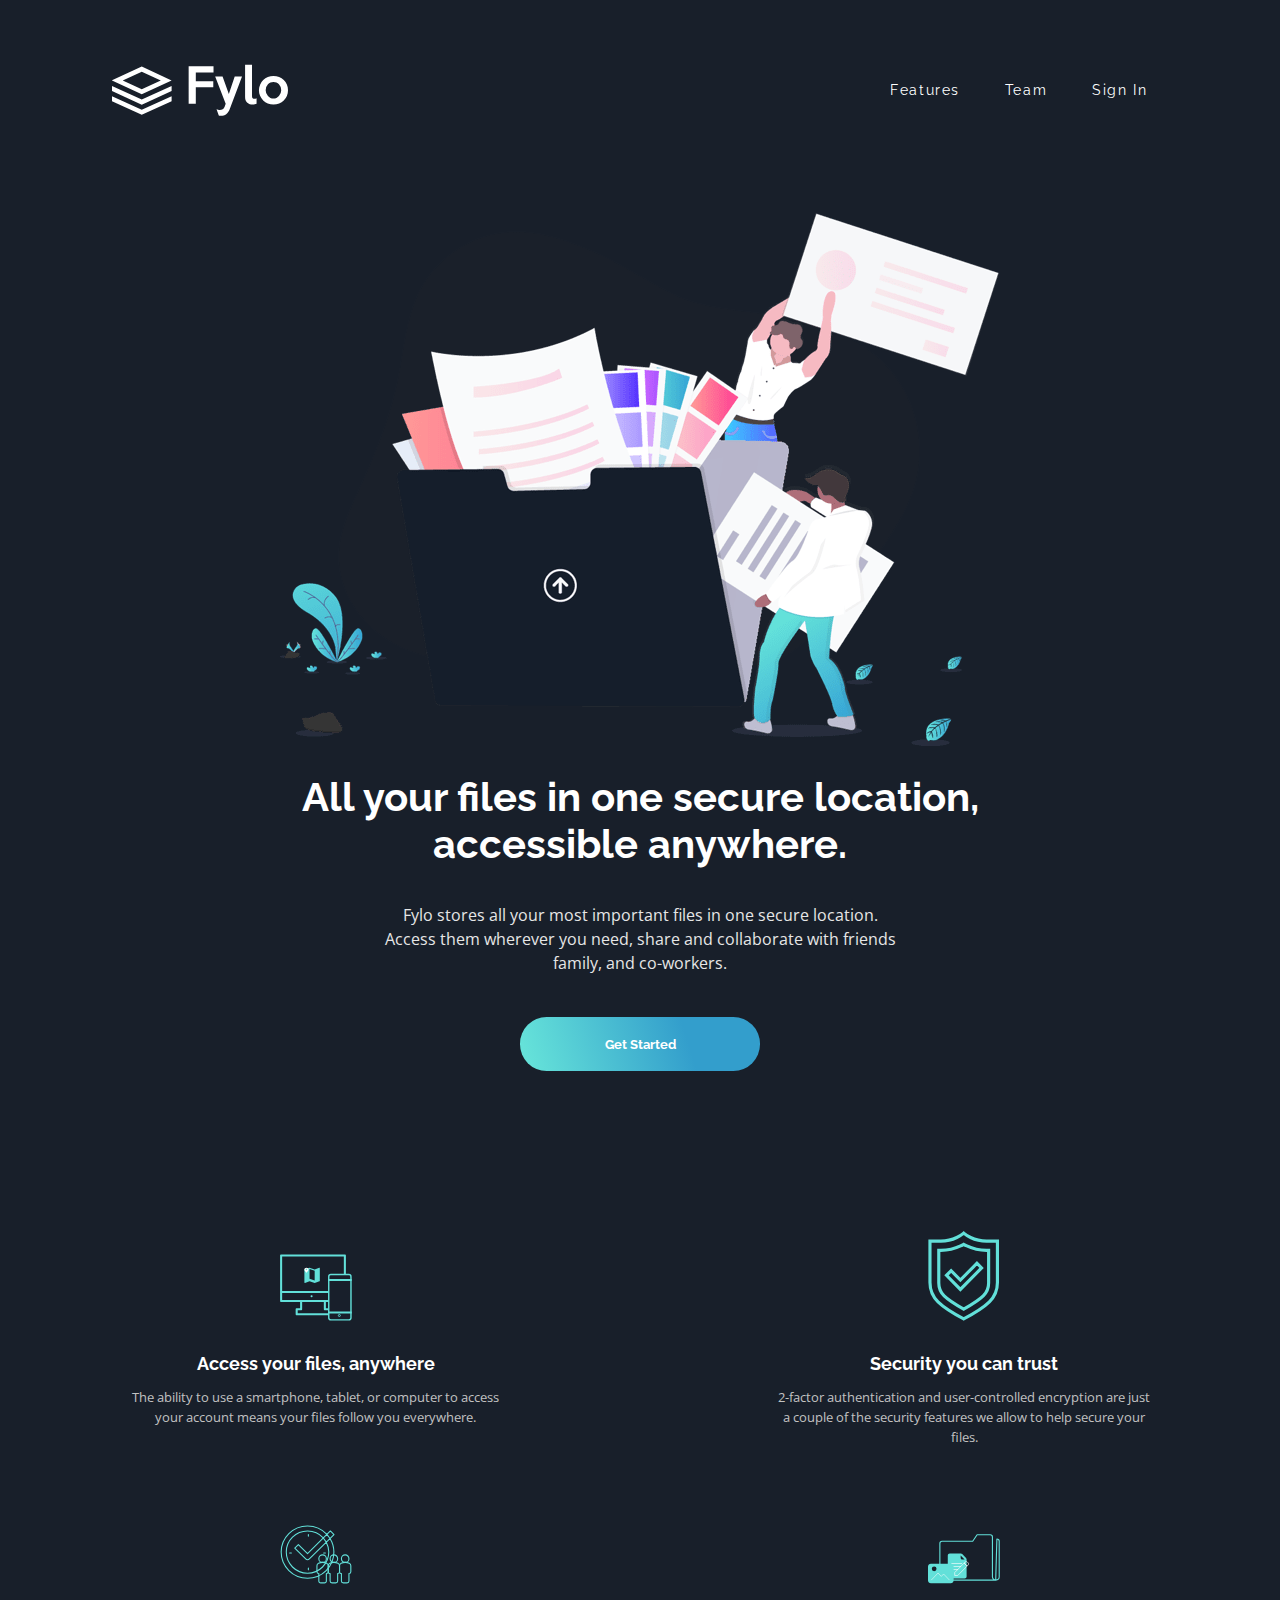
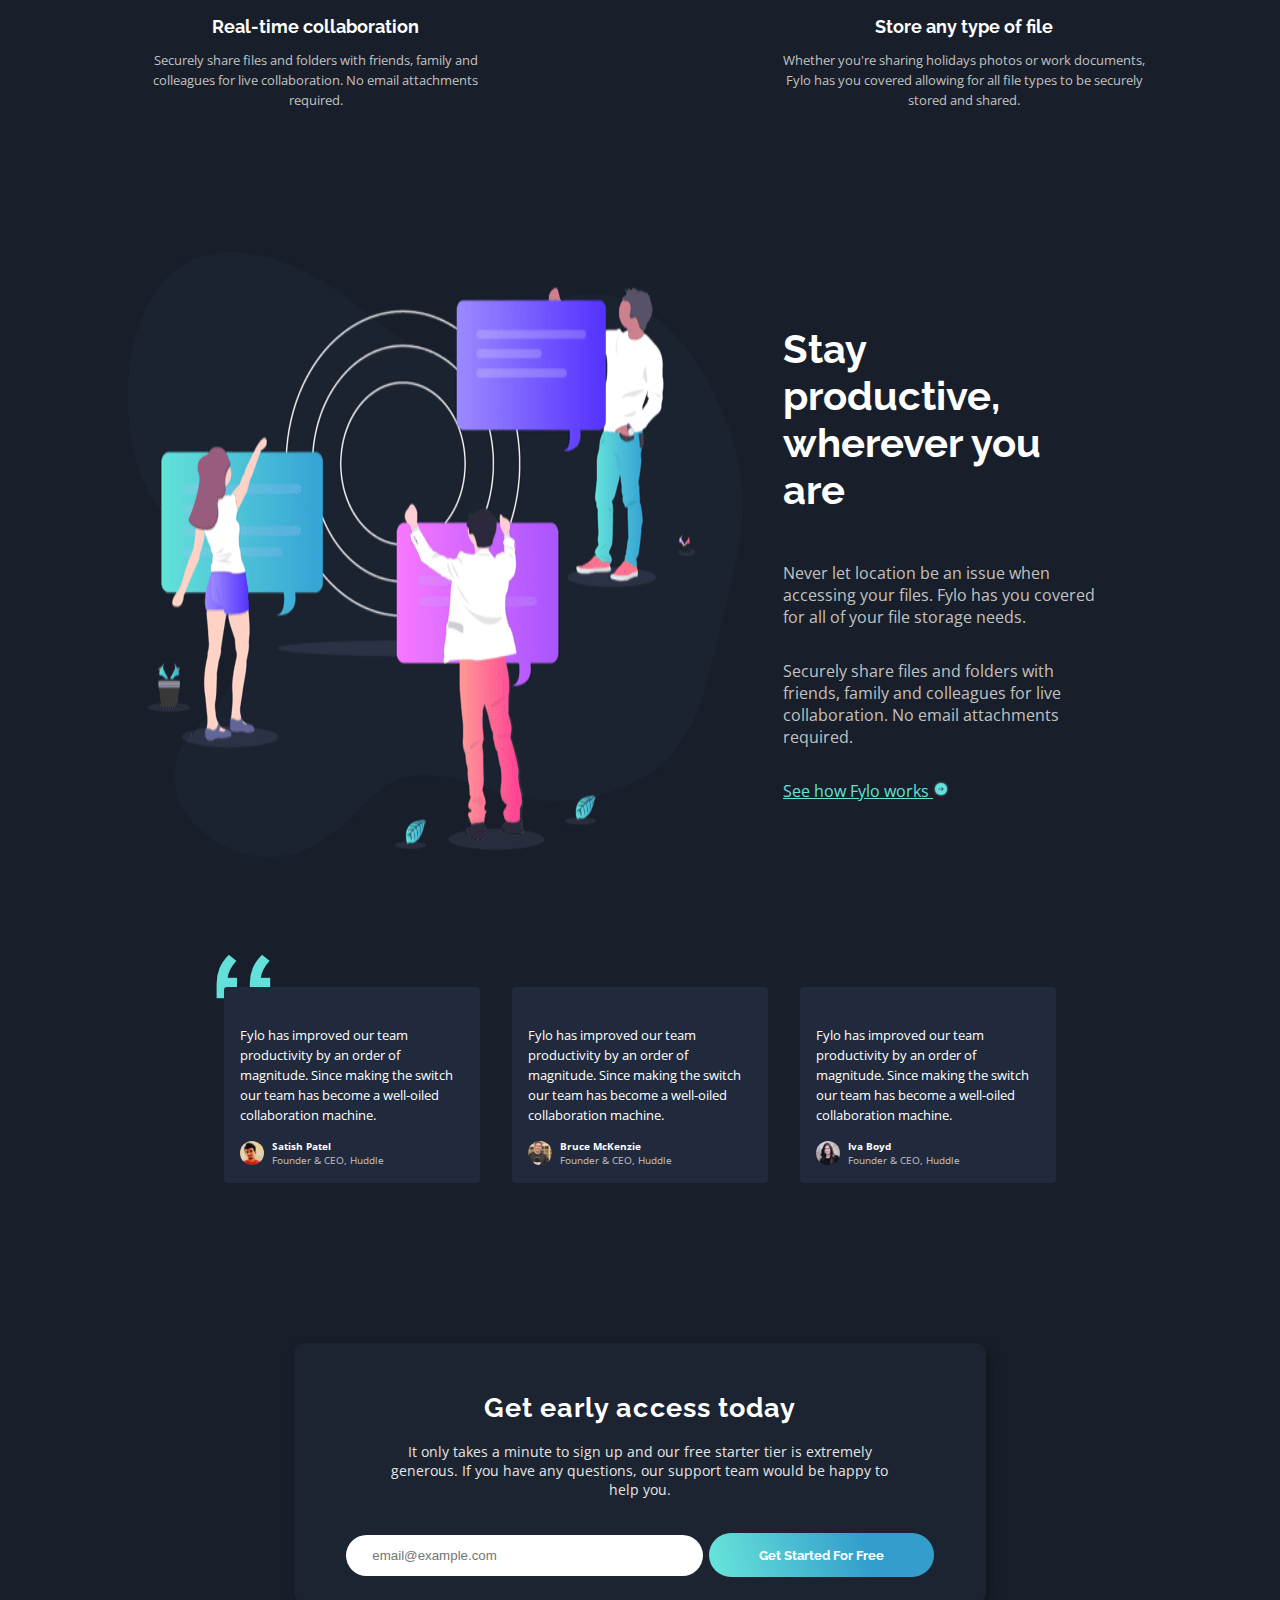
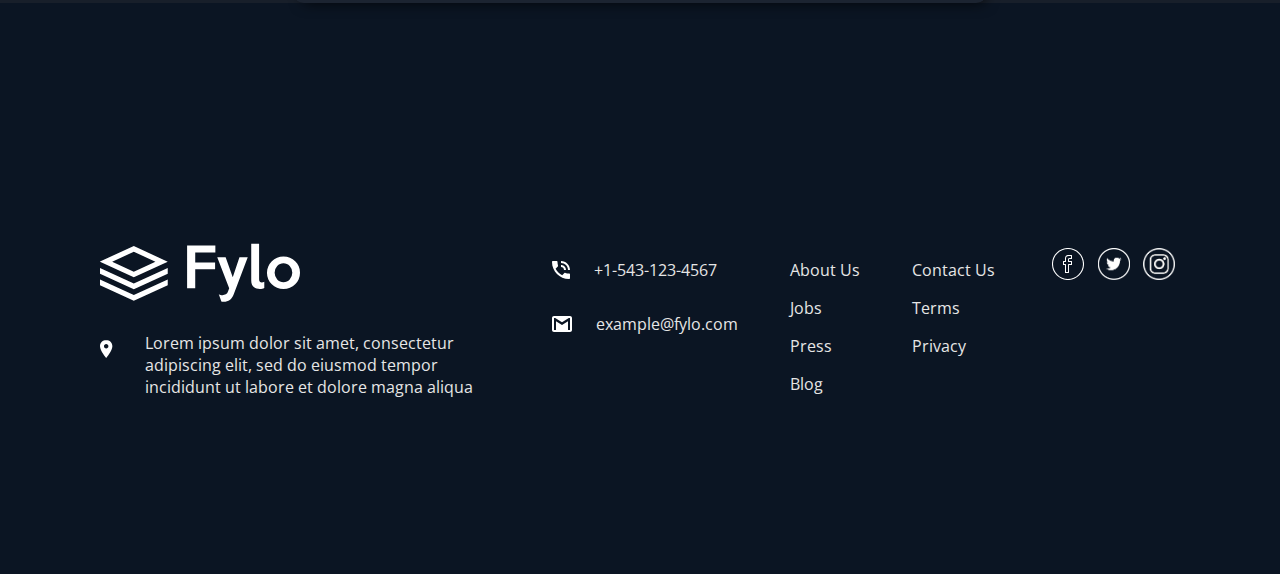
==== commit b44eb2d2: "added bottom footer" ====
--- a/index.html
+++ b/index.html
@@ -149,35 +149,36 @@
       </form>
     </section>
   </main>
-  <footer>
-    <div><img src="images/logo.svg" alt="logo">
-      <img src="images/icon-location.svg">
-      <p>Lorem ipsum dolor sit amet, consectetur adipiscing elit, sed do eiusmod tempor incididunt ut labore et
+  <footer class="BottomFooter">
+    <div class="FooterLogo">
+      <img src="images/logo.svg" alt="logo" class="Logo">
+      <div class="FooterLogoLocation"><img src="images/icon-location.svg" class="LocIcon">
+      <p class="LocationText">Lorem ipsum dolor sit amet, consectetur adipiscing elit, sed do eiusmod tempor incididunt ut labore et
         dolore magna aliqua
-      </p>
+      </p></div>
     </div>
-    <div>
-      <img src="images/icon-phone.svg">
-      <p>+1-543-123-4567</p>
-      <img src="images/icon-email.svg">
-      <p>example@fylo.com</p>
+    <div class="FooterContact">
+      <div class="ContactInfo"><img src="images/icon-phone.svg" class="ContactIcon">
+      <p>+1-543-123-4567</p></div>
+      <div class="ContactInfo"><img src="images/icon-email.svg" class="ContactIcon">
+      <p>example@fylo.com</p></div>
     </div>
-    <div>
+    <div class="FooterLinks1">
       <p>About Us</p>
       <p>Jobs</p>
       <p>Press</p>
       <p>Blog</p>
     </div>
 
-    <div>
+    <div class="FooterLinks2">
       <p>Contact Us</p>
       <p>Terms</p>
       <p>Privacy</p>
     </div>
-    <div>
-      <img src="images/facebook-white-icon.png">
-      <img src="images/twitter-icon-white.png">
-      <img src="images/instagram-icon-white.png">
+    <div class="FooterSocial">
+      <img src="images/facebook.svg" class="SocialIcon">
+      <img src="images/twitter-icon-white.png" class="SocialIcon">
+      <img src="images/instagram-icon-white.png" class="SocialIcon">
     </div>
   </footer>
 
--- a/styles.css
+++ b/styles.css
@@ -261,19 +261,19 @@
 }
 
 .EarlyAccessCard {
-    box-shadow           : 4px 5px 14px -5px rgba(0, 0, 0, 0.74);
-    -webkit-box-shadow   : 4px 5px 14px -5px rgba(0, 0, 0, 0.74);
-    -moz-box-shadow      : 4px 5px 14px -5px rgba(0, 0, 0, 0.74);
-    /* text-align        : center; */
-    border-radius        : 0.6em;
-    display              : flex;
-    flex-direction       : column;
-    align-items          : center;
-    background-color     : hsl(217, 28%, 15%);
-    width                : 46%;
-    margin-bottom        : 400px;
-    padding              : 2% 4%;
-    z-index: 1;
+    box-shadow              : 4px 5px 14px -5px rgba(0, 0, 0, 0.74);
+    -webkit-box-shadow      : 4px 5px 14px -5px rgba(0, 0, 0, 0.74);
+    -moz-box-shadow         : 4px 5px 14px -5px rgba(0, 0, 0, 0.74);
+    /* text-align           : center; */
+    border-radius           : 0.6em;
+    display                 : flex;
+    flex-direction          : column;
+    align-items             : center;
+    background-color        : hsl(217, 28%, 15%);
+    width                   : 46%;
+    /* margin-bottom        : 400px; */
+    padding                 : 2% 4%;
+    z-index                 : 1;
 }
 
 .EarlyAccessHeader {
@@ -285,11 +285,11 @@
 }
 
 .EarlyAccessText {
-    color      : hsl(0, 0%, 90%);
-    font-family: "Open Sans", sans-serif;
-    text-align : center;
-    width      : 90%;
-    font-size  : 0.85rem;
+    color        : hsl(0, 0%, 90%);
+    font-family  : "Open Sans", sans-serif;
+    text-align   : center;
+    width        : 90%;
+    font-size    : 0.85rem;
     margin-bottom: 2.5em;
 }
 
@@ -306,10 +306,71 @@
     border          : none;
     padding         : 1em 0 1em 2em;
     border-radius   : 2em;
+    margin-right    : 0.5em;
 }
 
 .EarlyAccessButton {
-    margin-top   : 0;
-    height       : 3.3em;
-}
-
+    margin-top: 0;
+    height    : 3.3em;
+}
+
+.SocialIcon {
+    width : 2rem;
+    height: 2rem;
+    margin: 0.3em;
+}
+
+.BottomFooter {
+    display         : flex;
+    justify-content : space-evenly;
+    font-family     : "Open Sans", sans-serif;
+    color           : hsl(0, 0%, 90%);
+    background-color: hsl(216, 53%, 9%);
+    padding         : 15em 3em 10em;
+}
+
+.FooterLogo {
+    display       : flex;
+    flex-direction: column;
+}
+
+.FooterLogo .Logo {
+    width        : 12.5em;
+    margin-bottom: 1.9em;
+}
+
+.FooterLogoLocation {
+    width      : 25em;
+    display    : flex;
+    align-items: flex-start;
+}
+
+.FooterLogoLocation .LocIcon {
+    padding-top: 0.5em;
+}
+
+.FooterLogoLocation .LocationText {
+    display    : inline-block;
+    padding-top: 0;
+    margin-top : 0;
+    margin-left: 2em;
+}
+
+.FooterContact .ContactInfo {
+    display: flex;
+    align-items: center;
+}
+
+.FooterContact .ContactIcon{
+    margin-right: 1.5em;
+}
+
+.FooterLinks1 {
+    /* display: flex;
+    flex-direction: column;
+    justify-content: flex-start; */
+}
+
+.FooterLinks2 {}
+
+.FooterSocial {}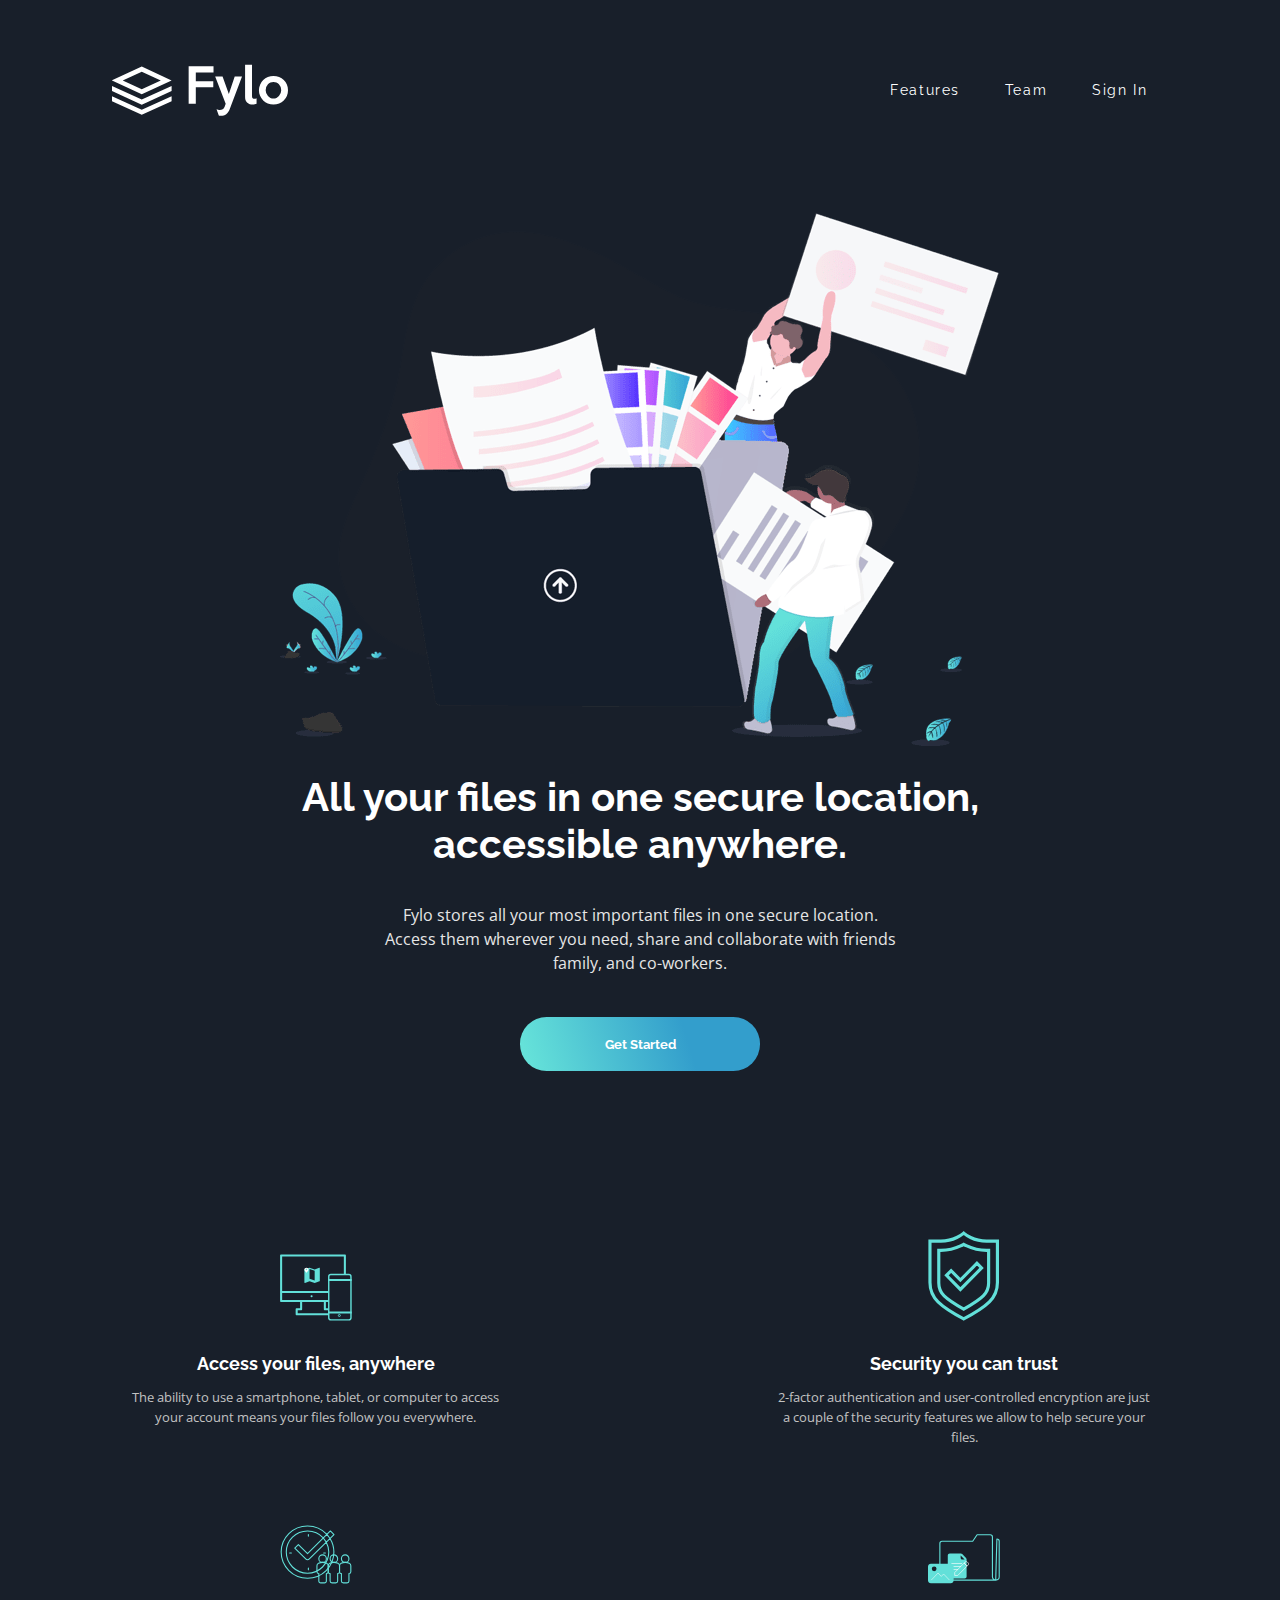
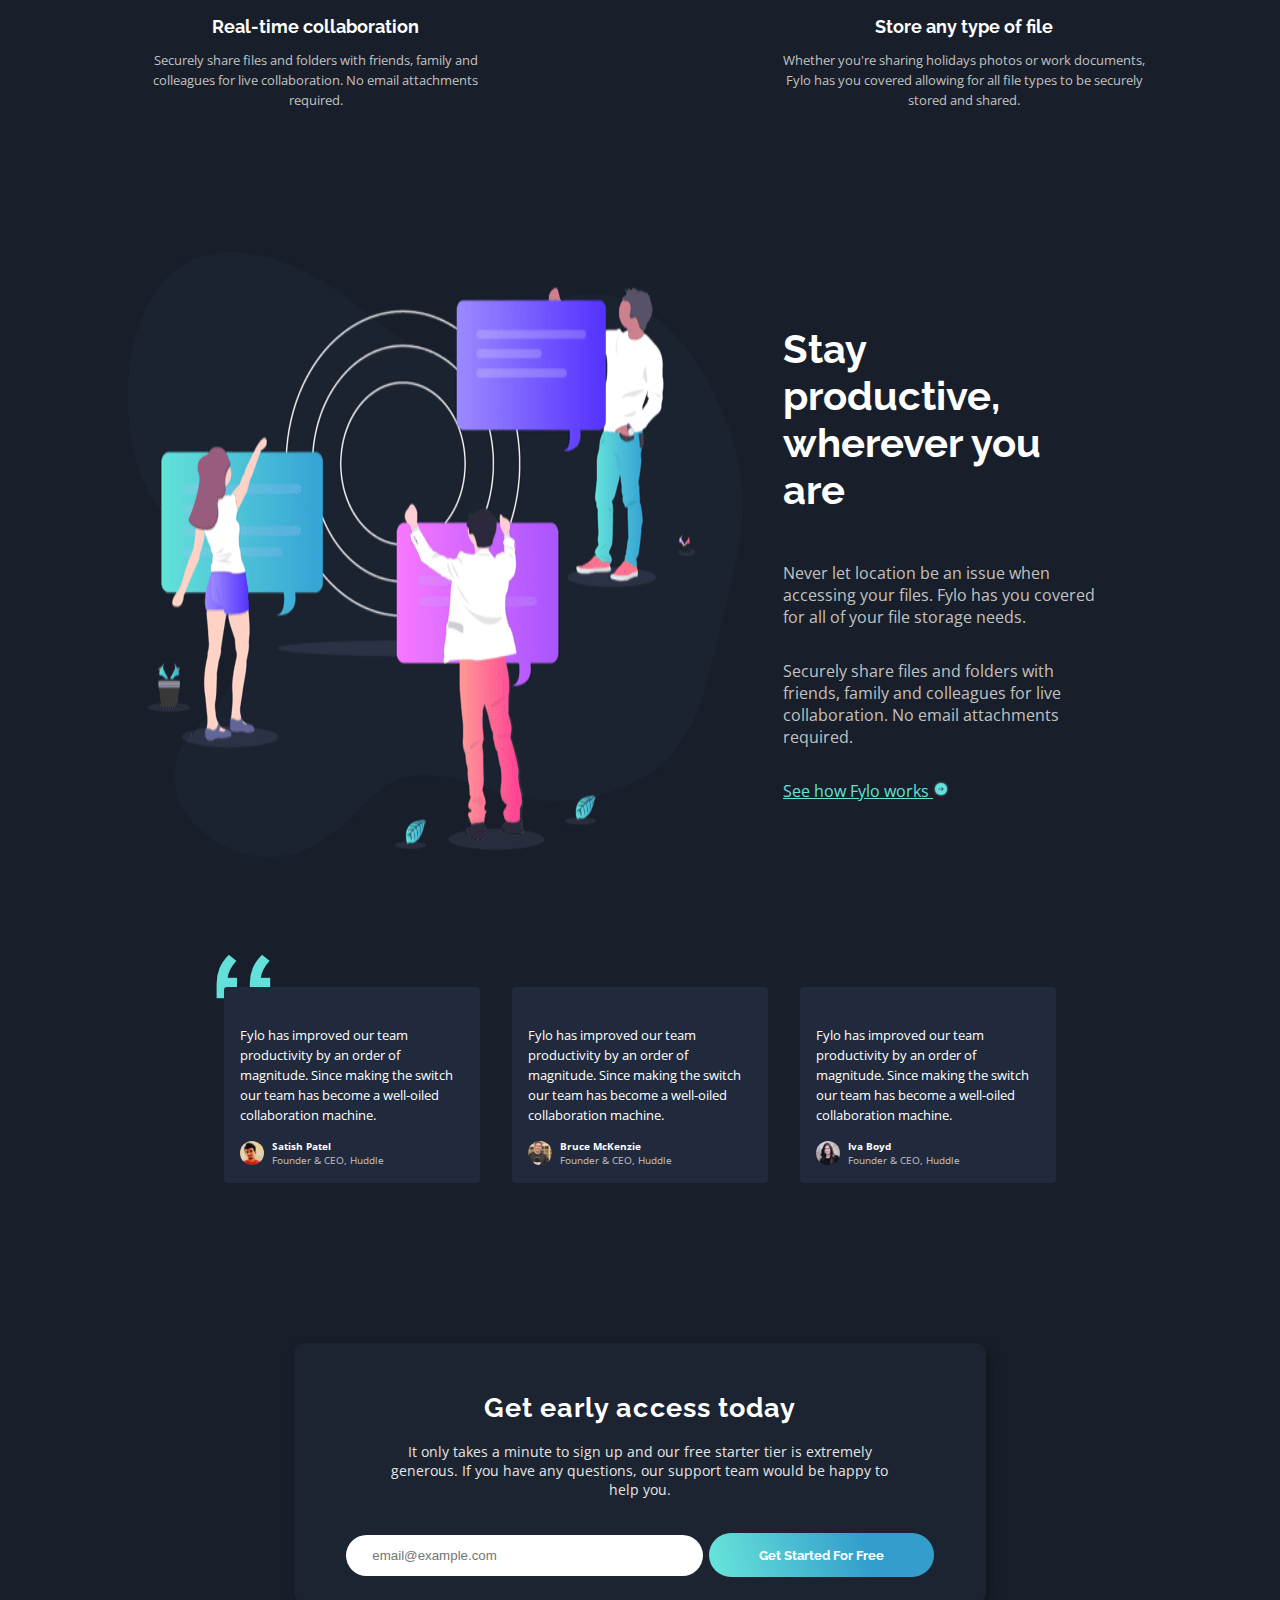
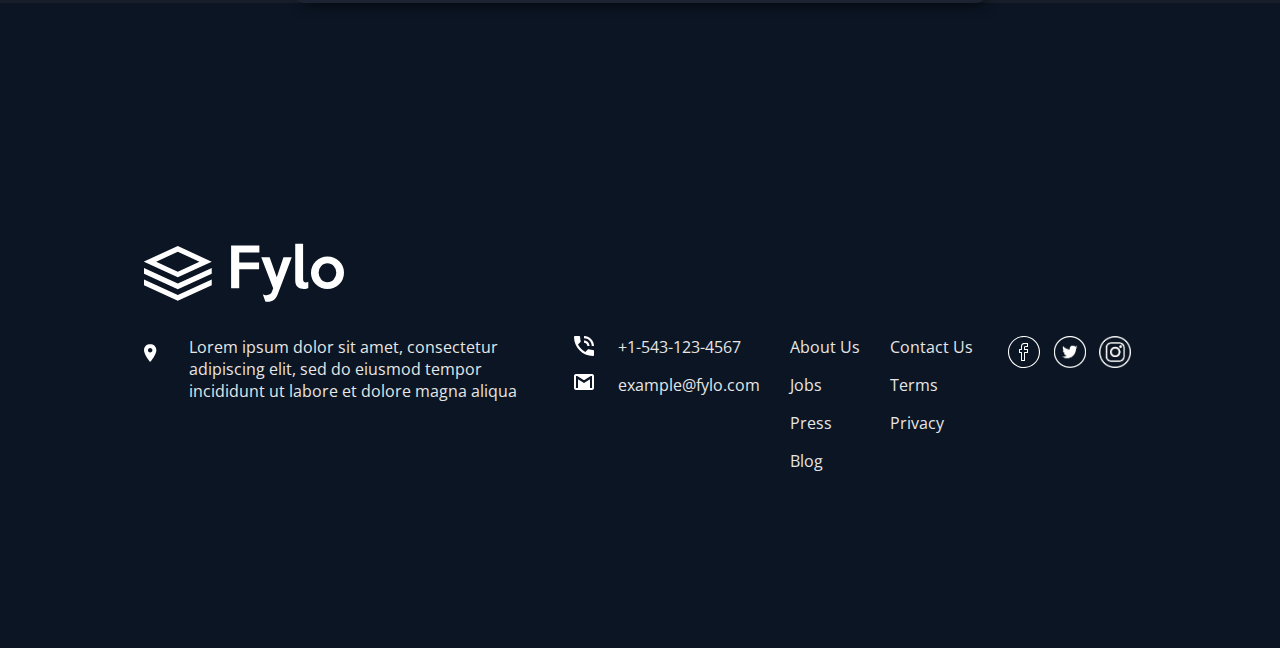
==== commit 9ec0d3b3: "styled footer" ====
--- a/index.html
+++ b/index.html
@@ -149,9 +149,9 @@
       </form>
     </section>
   </main>
-  <footer class="BottomFooter">
-    <div class="FooterLogo">
-      <img src="images/logo.svg" alt="logo" class="Logo">
+  <footer class="Footer">
+    <div><img src="images/logo.svg" alt="logo" class="Logo"></div>
+    <div class="BottomFooter"><div class="FooterLogo">
       <div class="FooterLogoLocation"><img src="images/icon-location.svg" class="LocIcon">
       <p class="LocationText">Lorem ipsum dolor sit amet, consectetur adipiscing elit, sed do eiusmod tempor incididunt ut labore et
         dolore magna aliqua
@@ -159,27 +159,27 @@
     </div>
     <div class="FooterContact">
       <div class="ContactInfo"><img src="images/icon-phone.svg" class="ContactIcon">
-      <p>+1-543-123-4567</p></div>
+      <p class="RemoveTopMargin">+1-543-123-4567</p></div>
       <div class="ContactInfo"><img src="images/icon-email.svg" class="ContactIcon">
-      <p>example@fylo.com</p></div>
+      <p class="RemoveTopMargin">example@fylo.com</p></div>
     </div>
     <div class="FooterLinks1">
-      <p>About Us</p>
+      <p class="RemoveTopMargin">About Us</p>
       <p>Jobs</p>
       <p>Press</p>
       <p>Blog</p>
     </div>
 
     <div class="FooterLinks2">
-      <p>Contact Us</p>
+      <p class="RemoveTopMargin">Contact Us</p>
       <p>Terms</p>
       <p>Privacy</p>
     </div>
     <div class="FooterSocial">
-      <img src="images/facebook.svg" class="SocialIcon">
-      <img src="images/twitter-icon-white.png" class="SocialIcon">
-      <img src="images/instagram-icon-white.png" class="SocialIcon">
-    </div>
+      <img src="images/facebook.svg" class="SocialIcon RemoveTopMargin">
+      <img src="images/twitter-icon-white.png" class="SocialIcon RemoveTopMargin">
+      <img src="images/instagram-icon-white.png" class="SocialIcon RemoveTopMargin">
+    </div></div>
   </footer>
 
   <!-- <footer>
--- a/styles.css
+++ b/styles.css
@@ -320,13 +320,20 @@
     margin: 0.3em;
 }
 
+.Footer {
+    background-color: hsl(216, 53%, 9%);
+    padding         : 15em 9em 10em;
+}
+
+.RemoveTopMargin {
+    margin-top: 0;
+}
+
 .BottomFooter {
-    display         : flex;
-    justify-content : space-evenly;
-    font-family     : "Open Sans", sans-serif;
-    color           : hsl(0, 0%, 90%);
-    background-color: hsl(216, 53%, 9%);
-    padding         : 15em 3em 10em;
+    display        : flex;
+    justify-content: space-between;
+    font-family    : "Open Sans", sans-serif;
+    color          : hsl(0, 0%, 90%);
 }
 
 .FooterLogo {
@@ -334,9 +341,10 @@
     flex-direction: column;
 }
 
-.FooterLogo .Logo {
+.Logo {
     width        : 12.5em;
     margin-bottom: 1.9em;
+    /* display   : block; */
 }
 
 .FooterLogoLocation {
@@ -357,12 +365,13 @@
 }
 
 .FooterContact .ContactInfo {
-    display: flex;
-    align-items: center;
-}
-
-.FooterContact .ContactIcon{
+    display    : flex;
+    align-items: flex-start;
+}
+
+.FooterContact .ContactIcon {
     margin-right: 1.5em;
+    width       : 1.25em;
 }
 
 .FooterLinks1 {
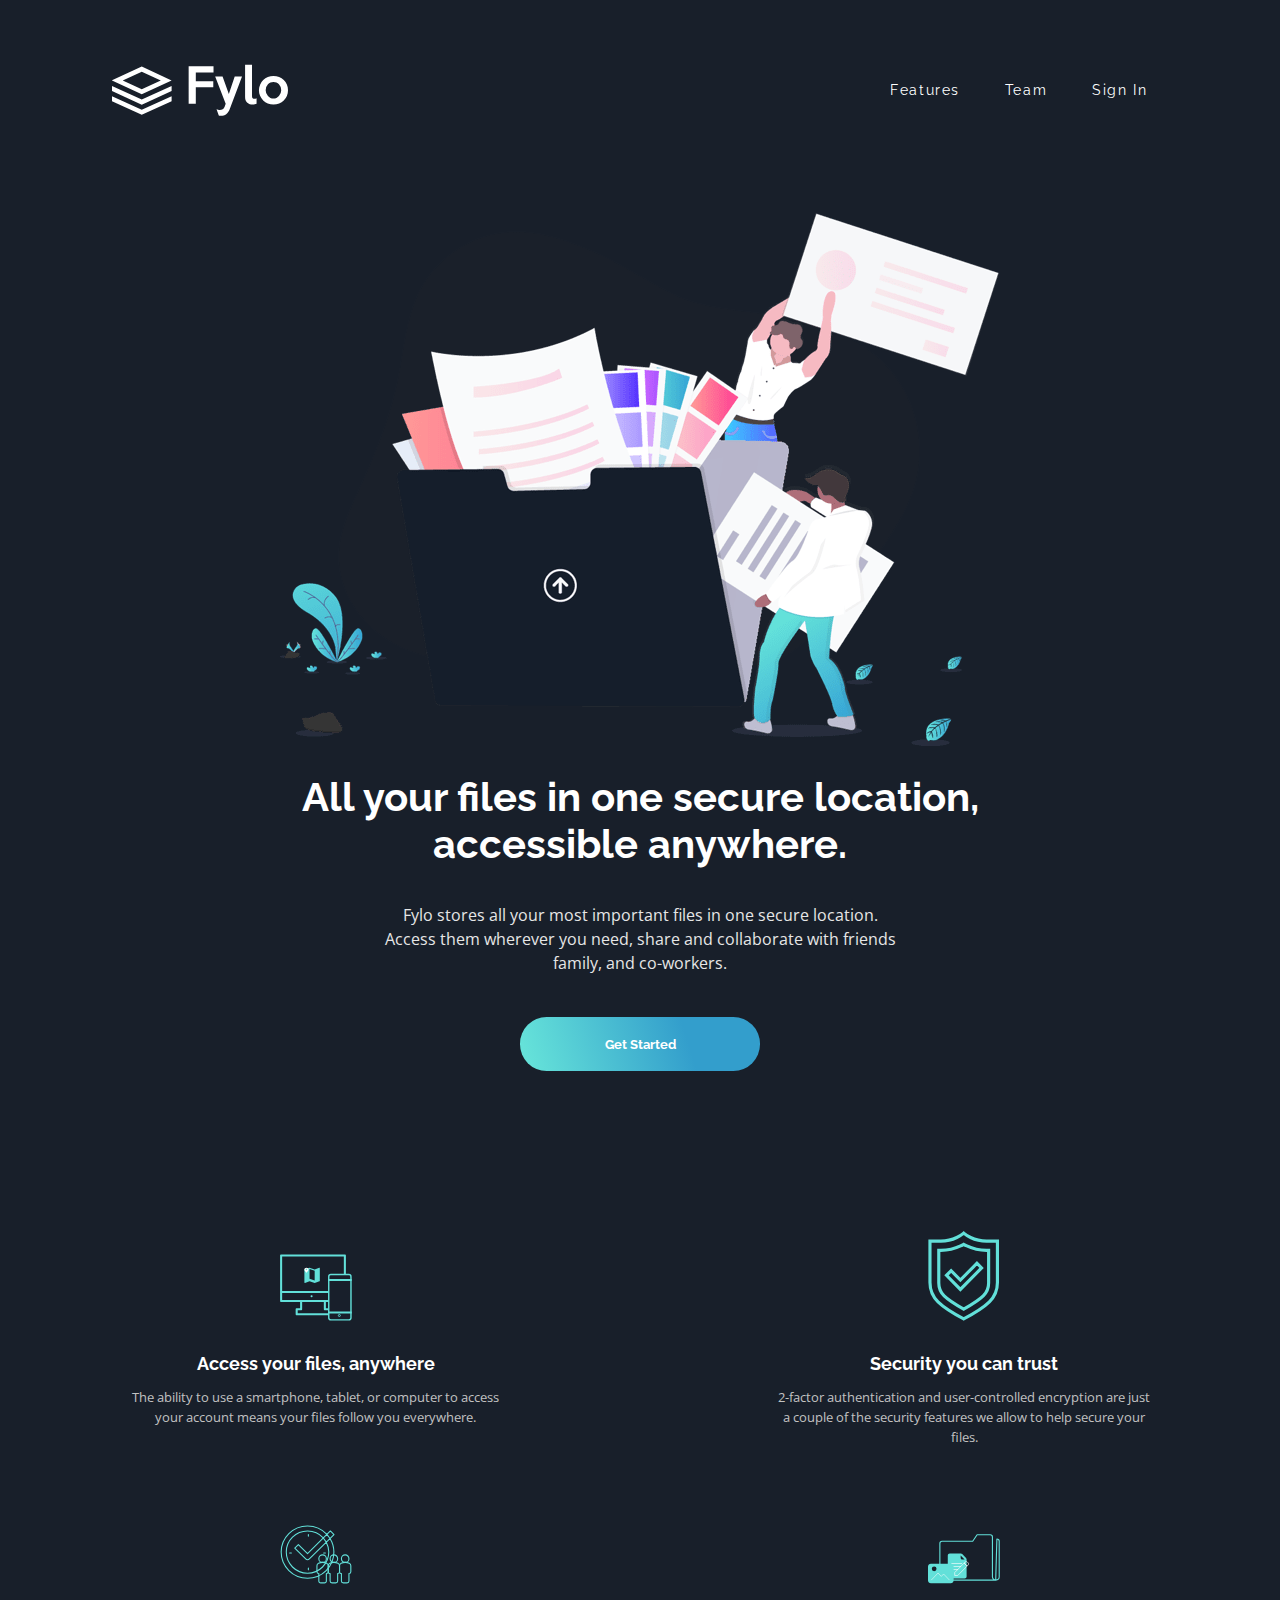
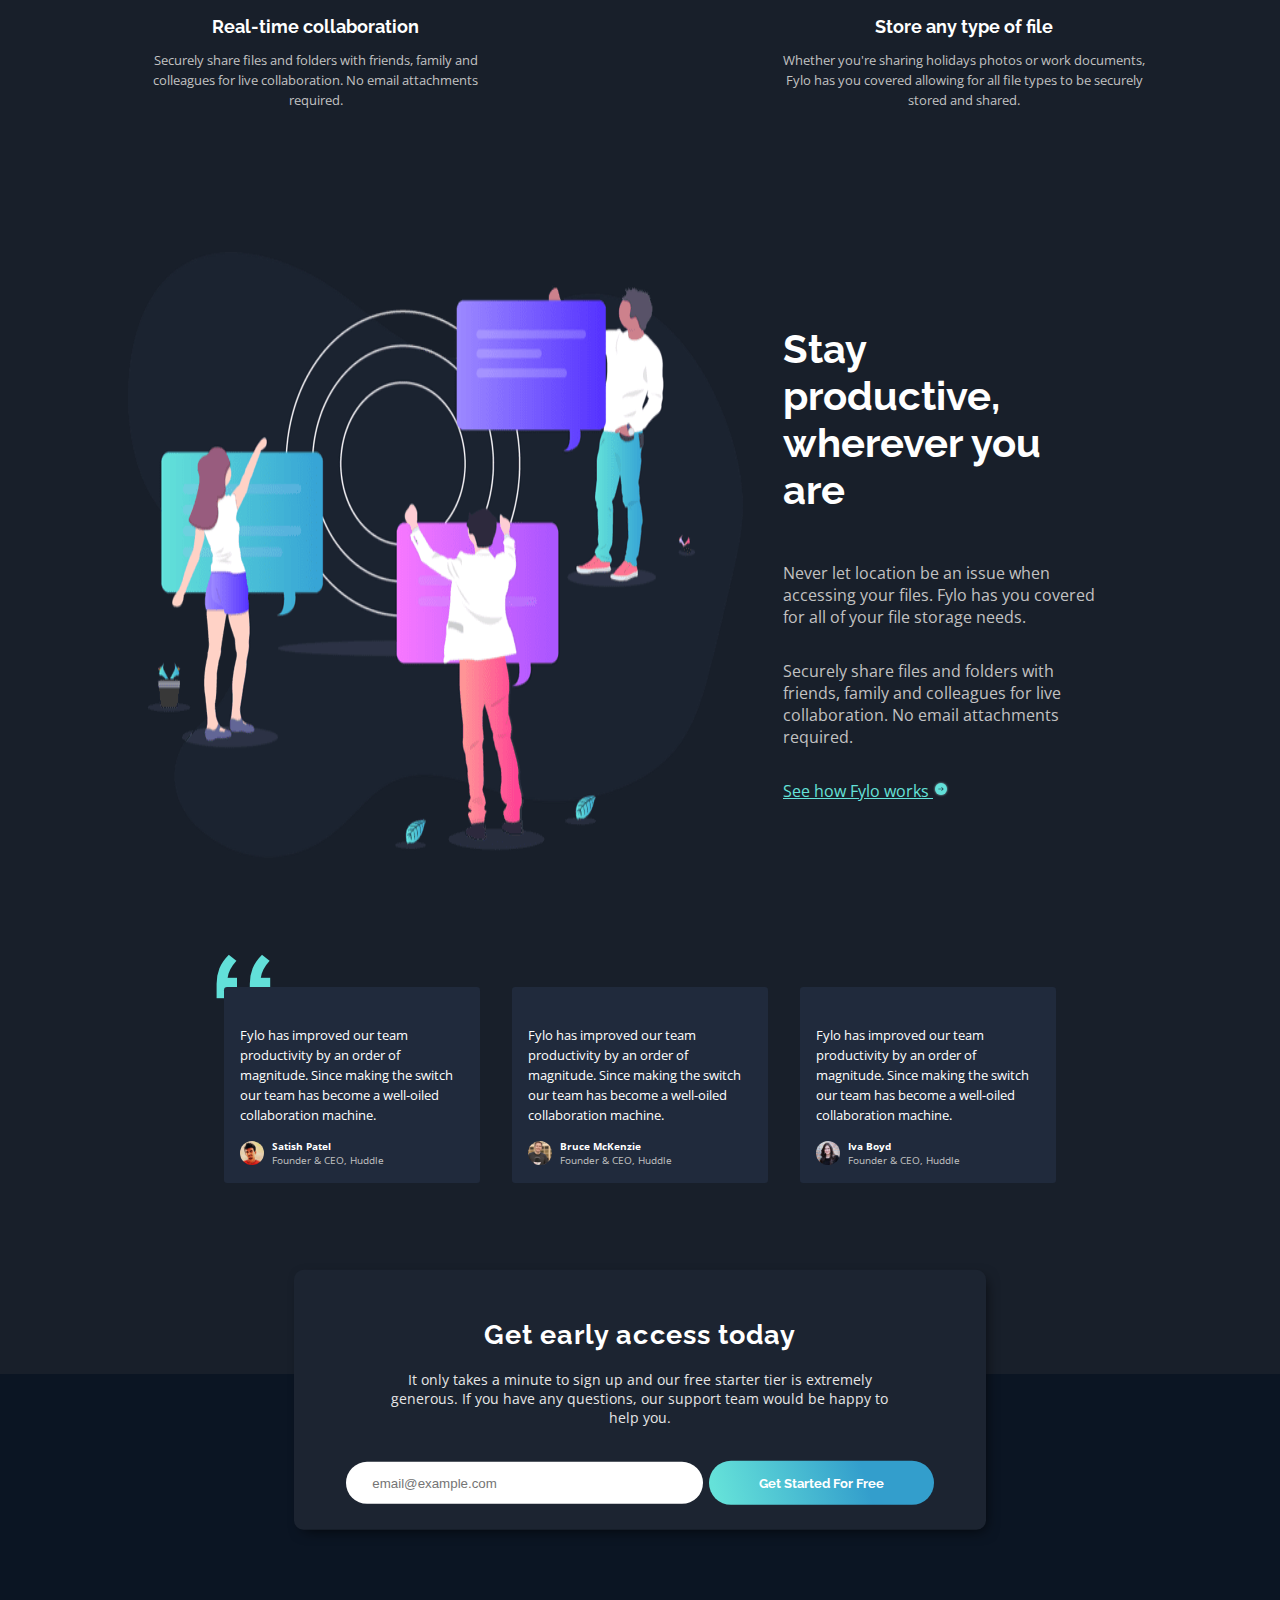
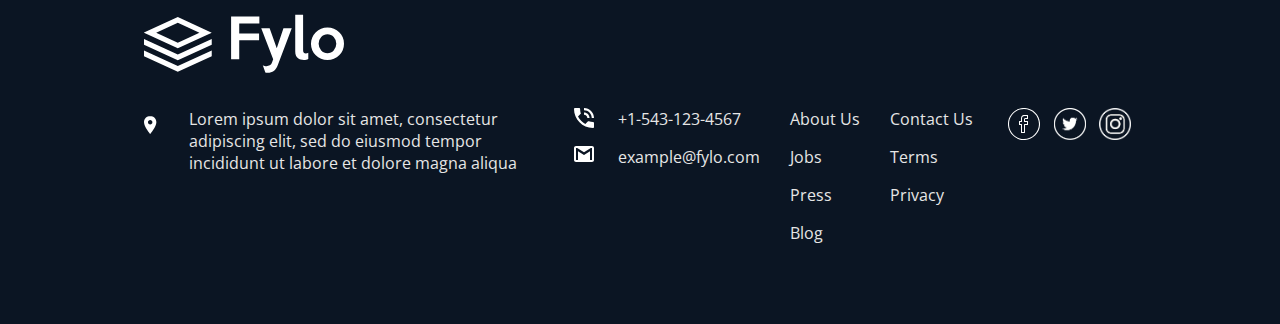
==== commit 654baad7: "added links to footer contents" ====
--- a/index.html
+++ b/index.html
@@ -159,26 +159,26 @@
     </div>
     <div class="FooterContact">
       <div class="ContactInfo"><img src="images/icon-phone.svg" class="ContactIcon">
-      <p class="RemoveTopMargin">+1-543-123-4567</p></div>
+      <p class="RemoveTopMargin"><a href="#" class="FooterLinks">+1-543-123-4567</a></p></div>
       <div class="ContactInfo"><img src="images/icon-email.svg" class="ContactIcon">
-      <p class="RemoveTopMargin">example@fylo.com</p></div>
+      <p class="RemoveTopMargin"><a href="mailto:example@fylo.com" class="FooterLinks">example@fylo.com</a></p></div>
     </div>
     <div class="FooterLinks1">
-      <p class="RemoveTopMargin">About Us</p>
-      <p>Jobs</p>
-      <p>Press</p>
-      <p>Blog</p>
+      <p class="RemoveTopMargin"><a href="#" class="FooterLinks">About Us</a></p>
+      <p><a href="#" class="FooterLinks">Jobs</a></p>
+      <p><a href="#" class="FooterLinks">Press</a></p>
+      <p><a href="#" class="FooterLinks">Blog</a></p>
     </div>
 
     <div class="FooterLinks2">
-      <p class="RemoveTopMargin">Contact Us</p>
-      <p>Terms</p>
-      <p>Privacy</p>
+      <p class="RemoveTopMargin"><a href="#" class="FooterLinks">Contact Us</a></p>
+      <p><a href="#" class="FooterLinks">Terms</a></p>
+      <p><a href="#" class="FooterLinks">Privacy</a></p>
     </div>
     <div class="FooterSocial">
-      <img src="images/facebook.svg" class="SocialIcon RemoveTopMargin">
-      <img src="images/twitter-icon-white.png" class="SocialIcon RemoveTopMargin">
-      <img src="images/instagram-icon-white.png" class="SocialIcon RemoveTopMargin">
+      <a href="#" class="FooterLinks"><img src="images/facebook.svg" class="SocialIcon RemoveTopMargin"></a>
+      <a href="#" class="FooterLinks"><img src="images/twitter-icon-white.png" class="SocialIcon RemoveTopMargin"></a>
+      <a href="#" class="FooterLinks"><img src="images/instagram-icon-white.png" class="SocialIcon RemoveTopMargin"></a>
     </div></div>
   </footer>
 
--- a/styles.css
+++ b/styles.css
@@ -188,6 +188,7 @@
 
 .TestimonialsSection {
     /* display: flex; */
+    height: 14em;
 }
 
 .Quotes {
@@ -261,19 +262,18 @@
 }
 
 .EarlyAccessCard {
-    box-shadow              : 4px 5px 14px -5px rgba(0, 0, 0, 0.74);
-    -webkit-box-shadow      : 4px 5px 14px -5px rgba(0, 0, 0, 0.74);
-    -moz-box-shadow         : 4px 5px 14px -5px rgba(0, 0, 0, 0.74);
-    /* text-align           : center; */
-    border-radius           : 0.6em;
-    display                 : flex;
-    flex-direction          : column;
-    align-items             : center;
-    background-color        : hsl(217, 28%, 15%);
-    width                   : 46%;
-    /* margin-bottom        : 400px; */
-    padding                 : 2% 4%;
-    z-index                 : 1;
+    box-shadow        : 4px 5px 14px -5px rgba(0, 0, 0, 0.74);
+    -webkit-box-shadow: 4px 5px 14px -5px rgba(0, 0, 0, 0.74);
+    -moz-box-shadow   : 4px 5px 14px -5px rgba(0, 0, 0, 0.74);
+    border-radius     : 0.6em;
+    display           : flex;
+    flex-direction    : column;
+    align-items       : center;
+    background-color  : hsl(217, 28%, 15%);
+    width             : 46%;
+    padding           : 2% 4%;
+    z-index           : 1;
+    transform         : translateY(60%);
 }
 
 .EarlyAccessHeader {
@@ -322,7 +322,7 @@
 
 .Footer {
     background-color: hsl(216, 53%, 9%);
-    padding         : 15em 9em 10em;
+    padding         : 15em 9em 4em;
 }
 
 .RemoveTopMargin {
@@ -382,4 +382,9 @@
 
 .FooterLinks2 {}
 
-.FooterSocial {}+.FooterSocial {}
+
+.FooterLinks{
+    color: hsl(0, 0%, 90%);
+    text-decoration: none;
+}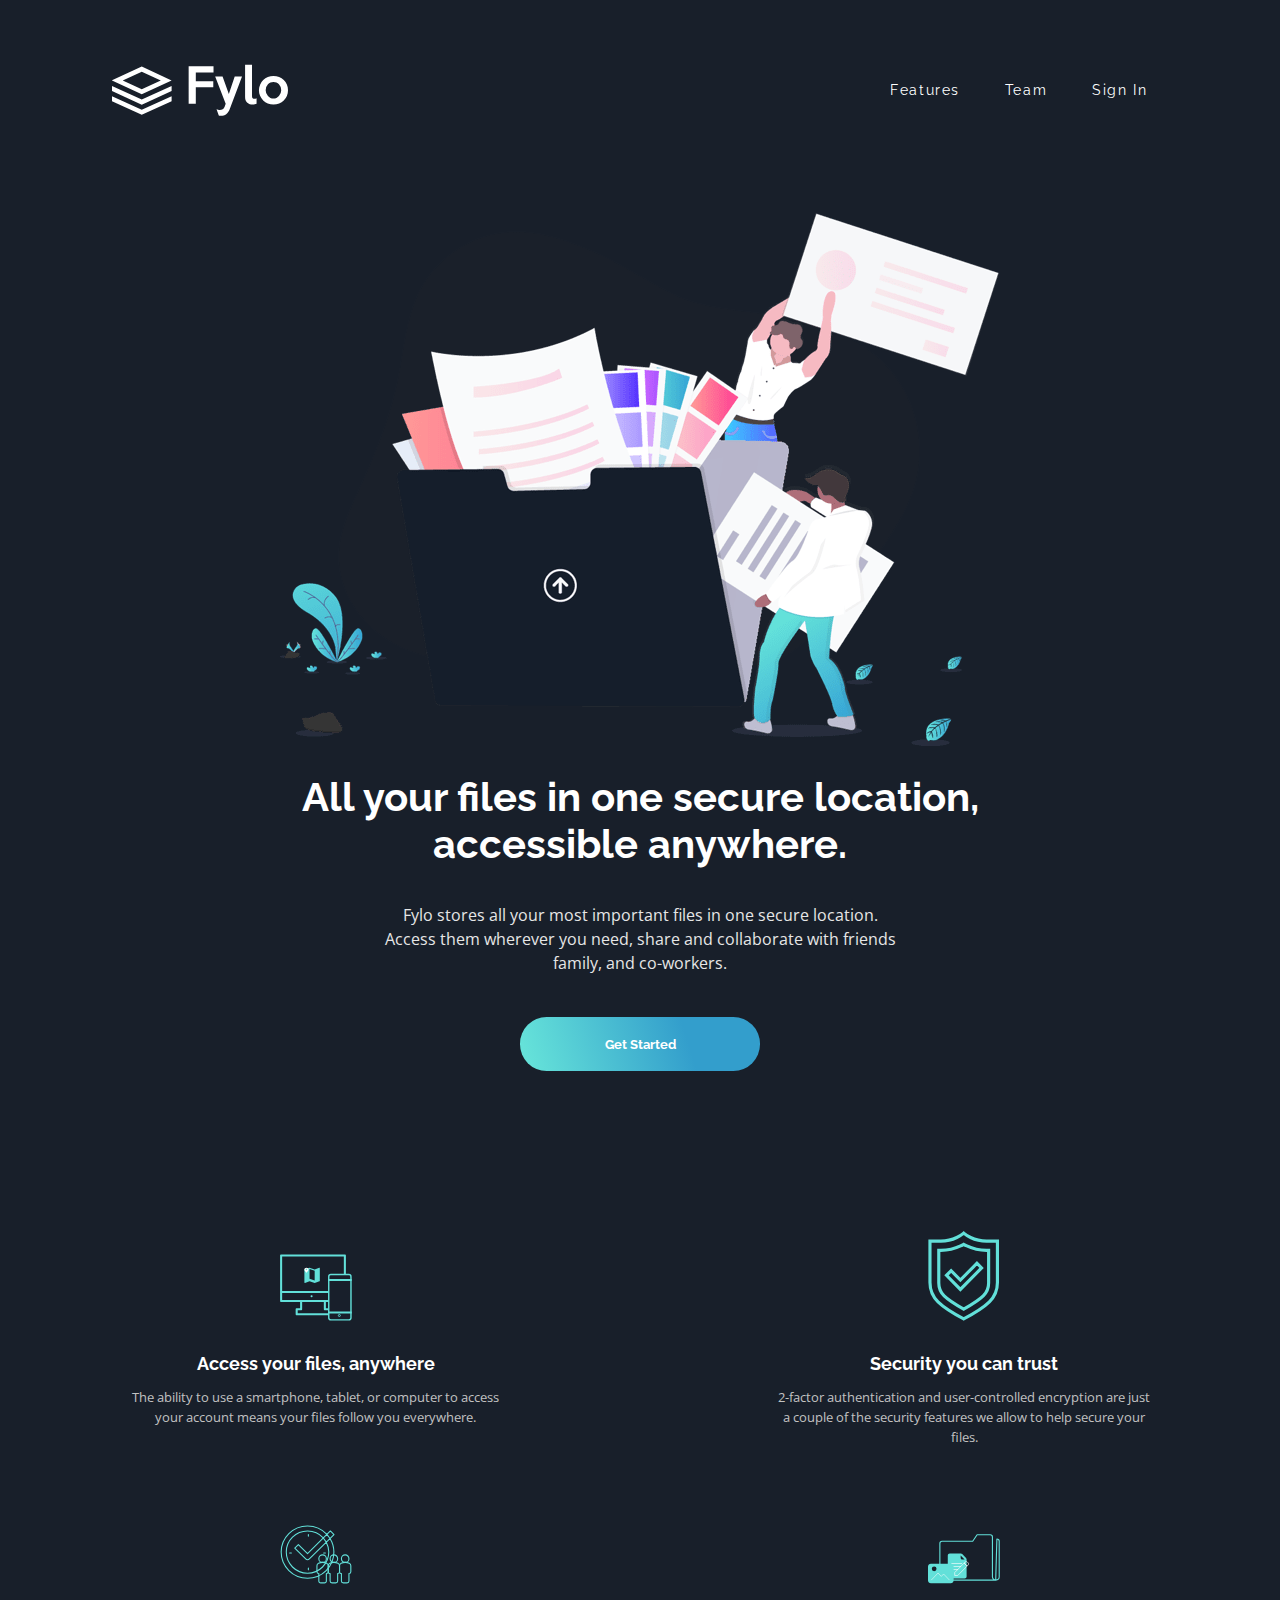
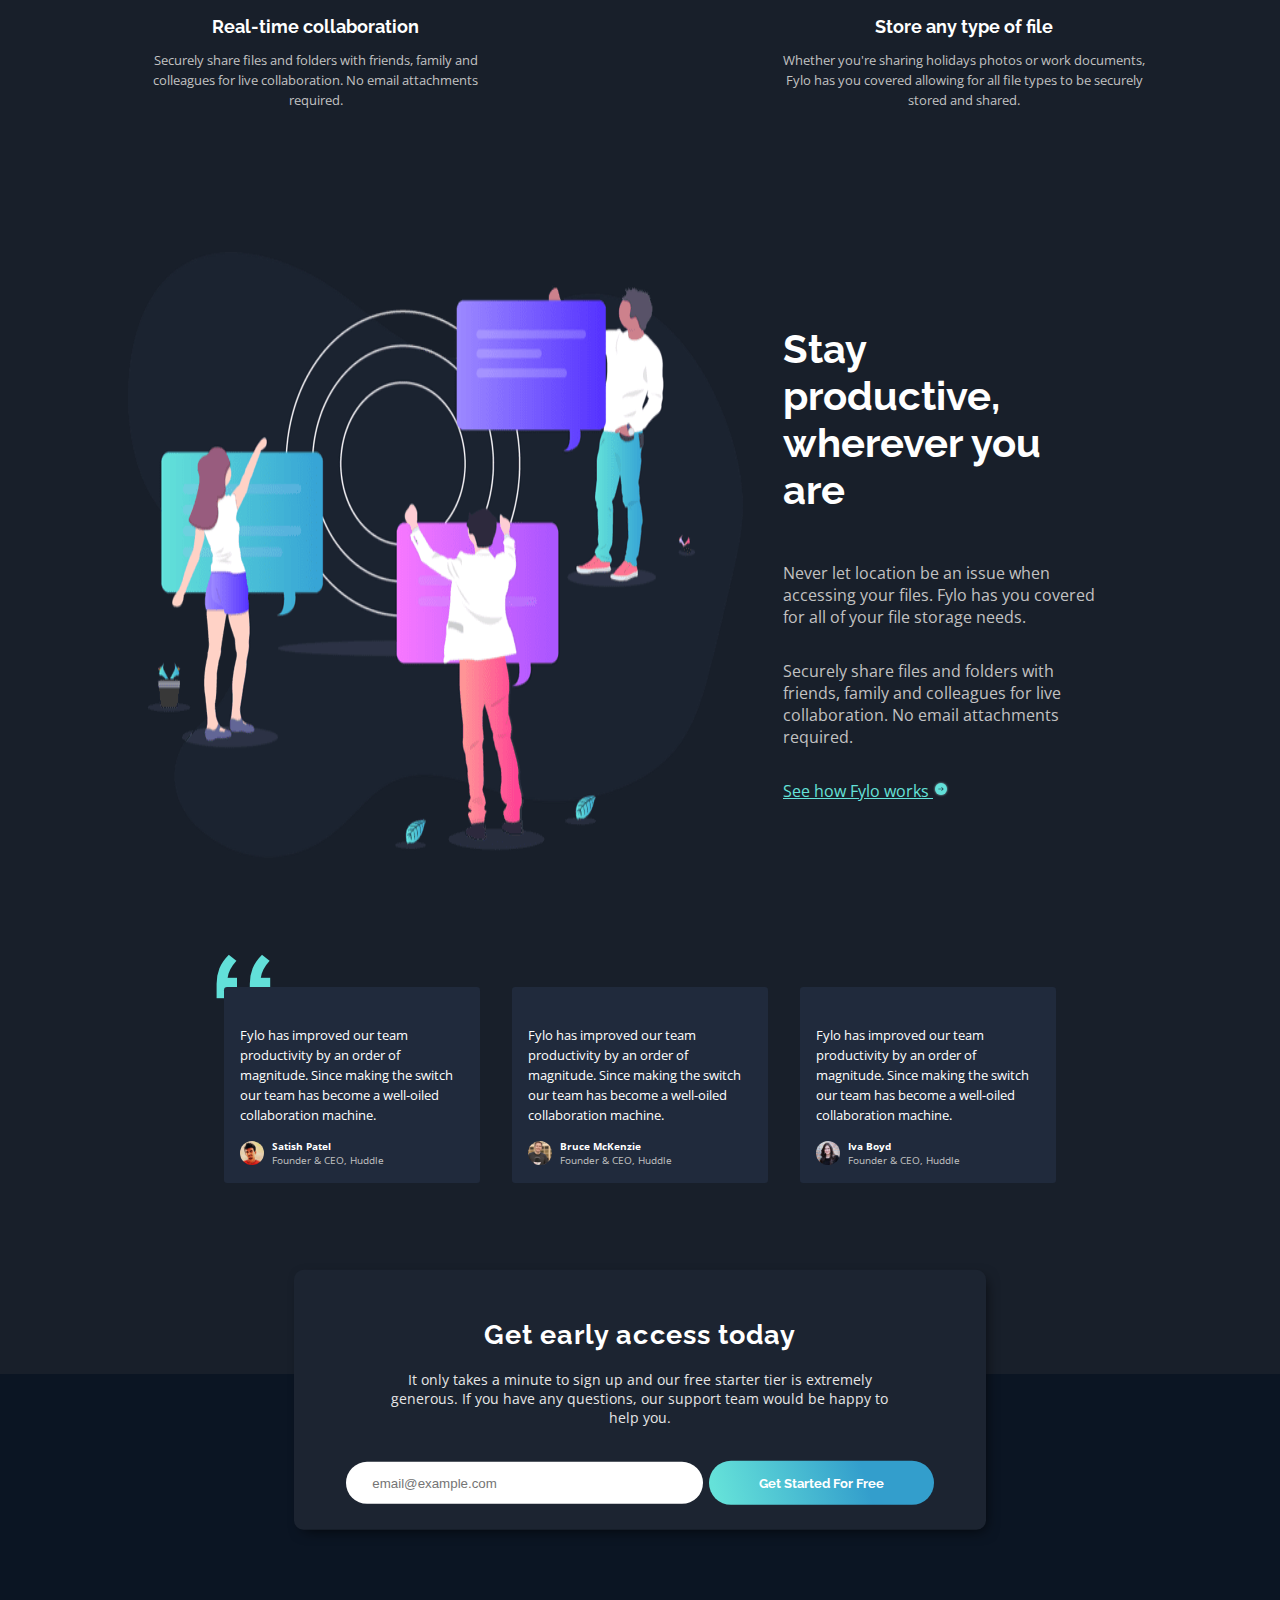
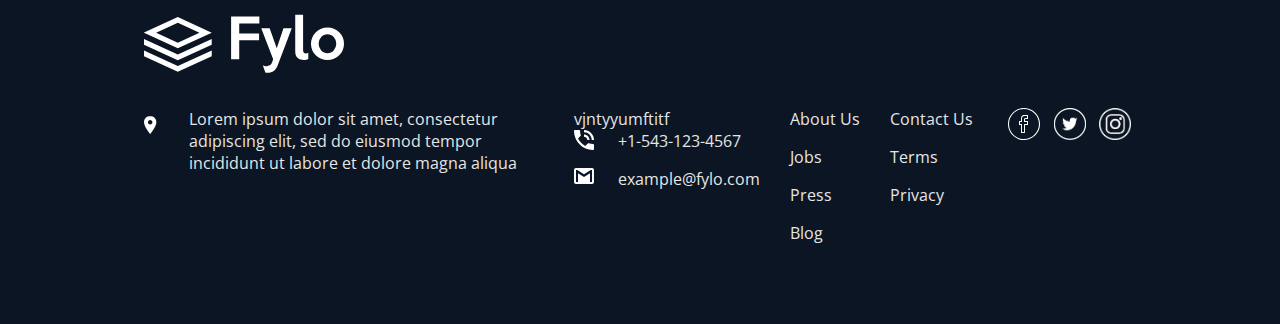
==== commit e3a1c352: "oboytirytio" ====
--- a/index.html
+++ b/index.html
@@ -157,7 +157,7 @@
         dolore magna aliqua
       </p></div>
     </div>
-    <div class="FooterContact">
+    <div class="FooterContact">vjntyyumftitf
       <div class="ContactInfo"><img src="images/icon-phone.svg" class="ContactIcon">
       <p class="RemoveTopMargin"><a href="#" class="FooterLinks">+1-543-123-4567</a></p></div>
       <div class="ContactInfo"><img src="images/icon-email.svg" class="ContactIcon">
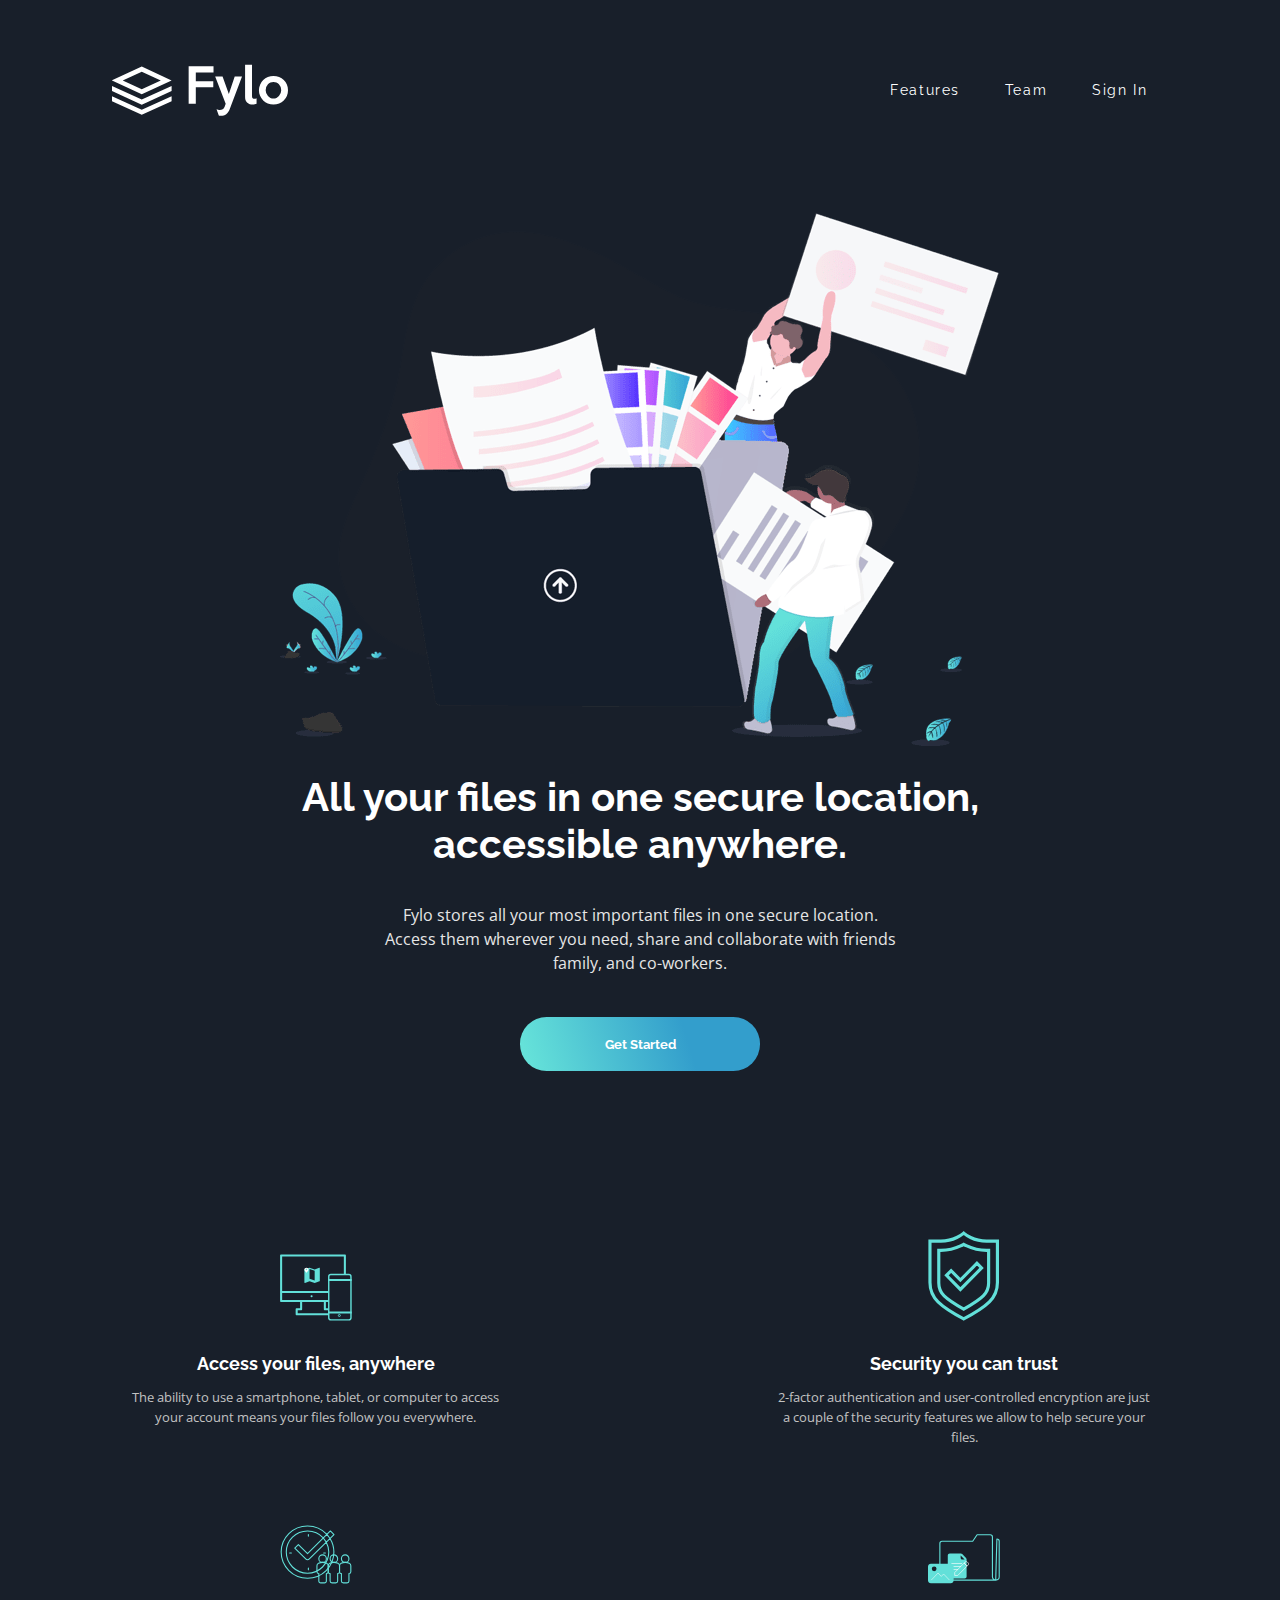
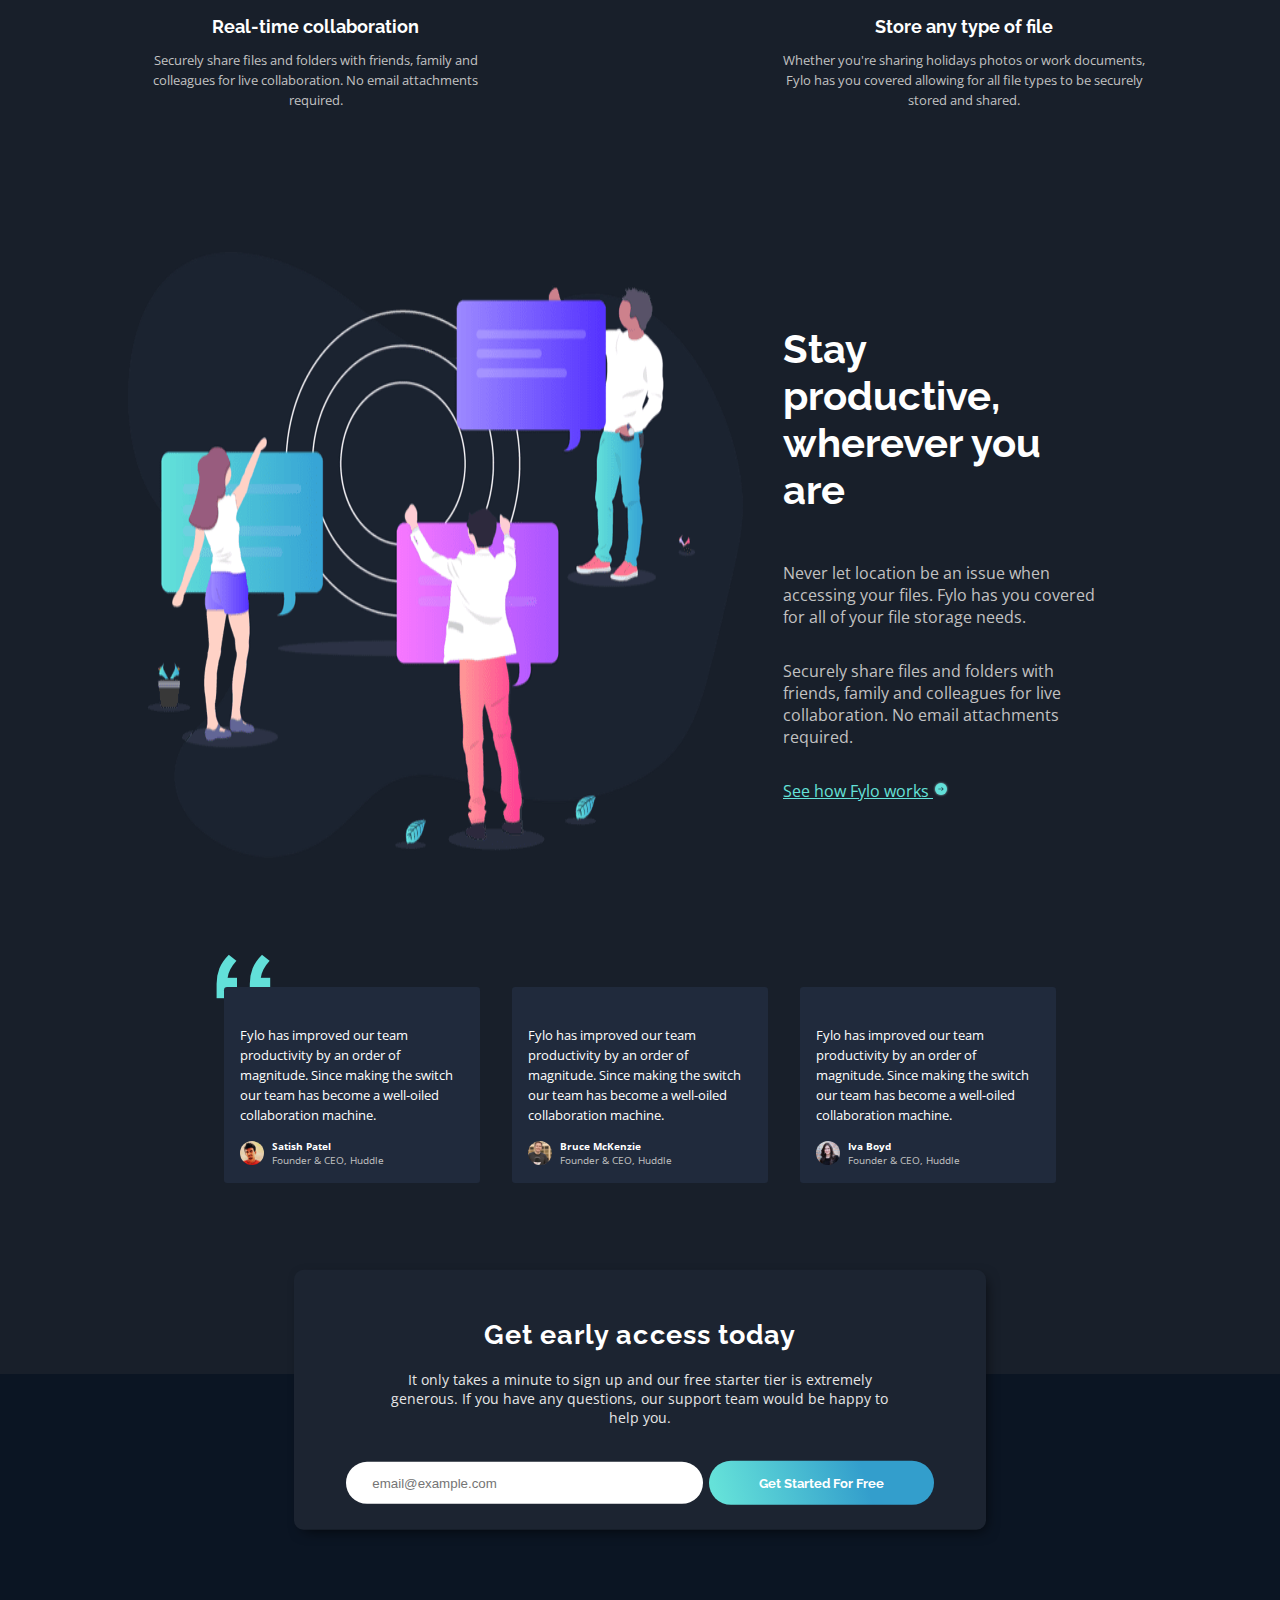
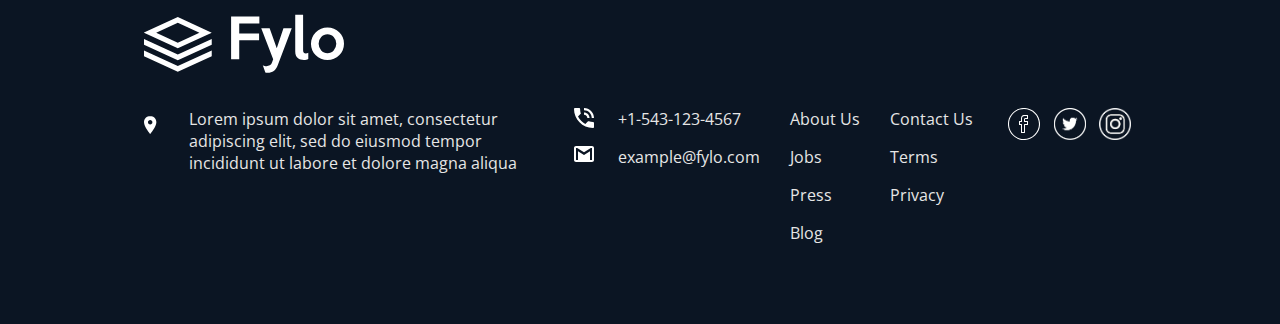
==== commit f58a9cd3: "seoiytbo" ====
--- a/index.html
+++ b/index.html
@@ -157,7 +157,7 @@
         dolore magna aliqua
       </p></div>
     </div>
-    <div class="FooterContact">vjntyyumftitf
+    <div class="FooterContact">
       <div class="ContactInfo"><img src="images/icon-phone.svg" class="ContactIcon">
       <p class="RemoveTopMargin"><a href="#" class="FooterLinks">+1-543-123-4567</a></p></div>
       <div class="ContactInfo"><img src="images/icon-email.svg" class="ContactIcon">
